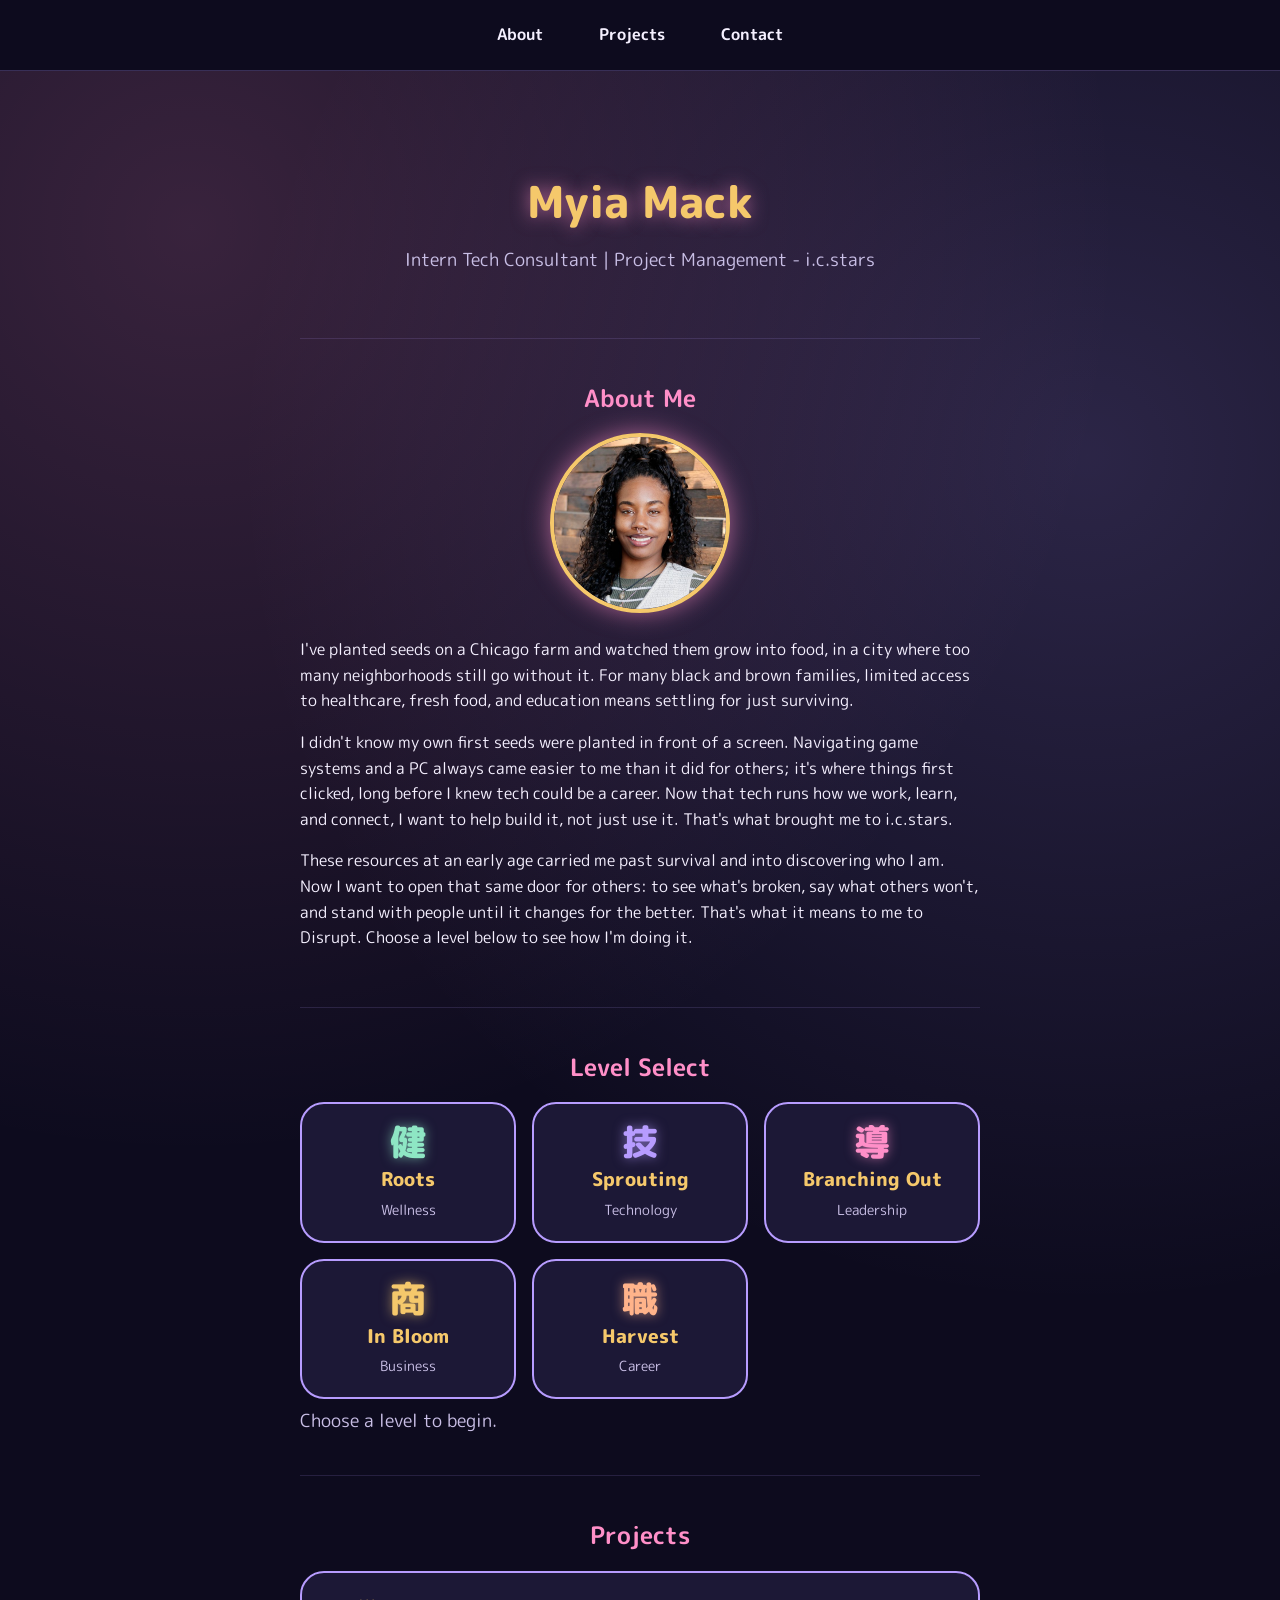
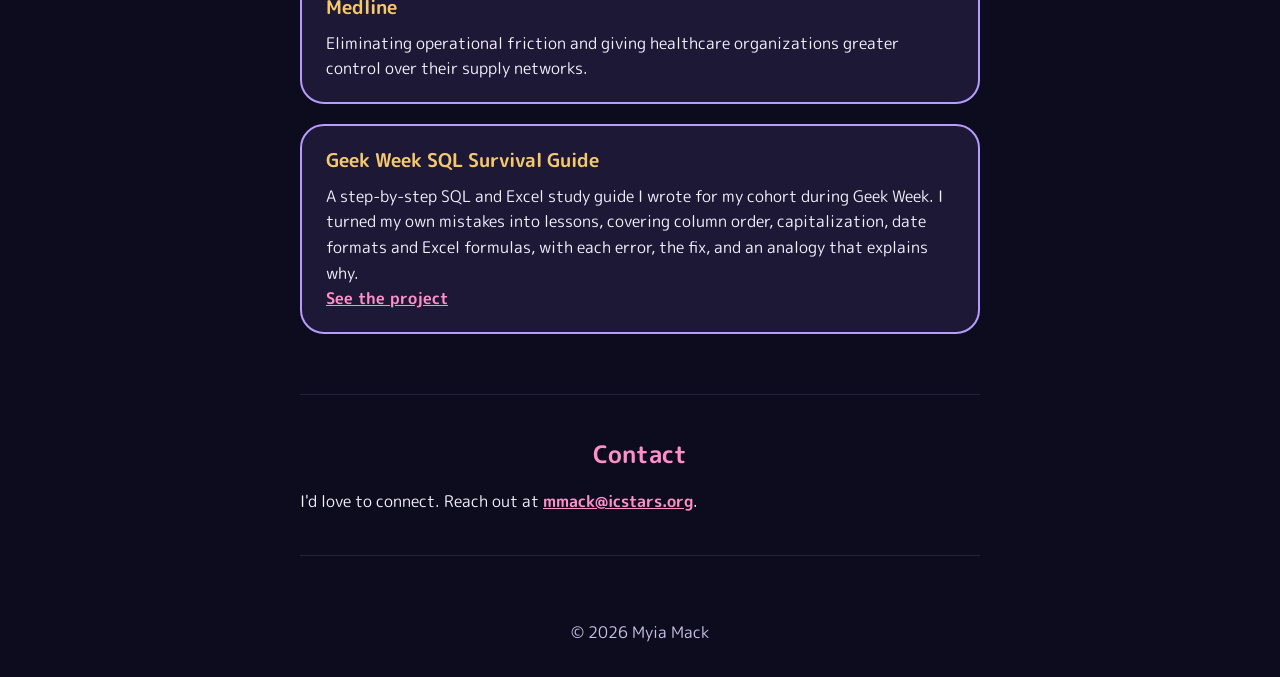
==== index.html @ 12c8b87b "Add Geek Week project page and links" ====
<!DOCTYPE html>
<html lang="en">
<head>
	<meta charset="UTF-8">
	<meta name="viewport" content="width=device-width, initial-scale=1.0">
	<title>Myia Mack | Portfolio</title>
	<link href="https://fonts.googleapis.com/css2?family=M+PLUS+Rounded+1c:wght@400;700;800&display=swap" rel="stylesheet">
	<link rel="stylesheet" href="style.css">
</head>
<body>
	<header>
		<nav aria-label="Main navigation">
			<a href="#about">About</a>
			<a href="#projects">Projects</a>
			<a href="#contact">Contact</a>
		</nav>
	</header>

	<main>
		<section id="hero">
			<h1>Myia Mack</h1>
			<p class="tagline">Intern Tech Consultant | Project Management - i.c.stars</p>
		</section>

		<section id="about">
			<h2>About Me</h2>
			<img src="images/profile-pic.jpg" alt="Photo of Myia Mack" class="profile-pic">
			<p>I've planted seeds on a Chicago farm and watched them grow into food, in a city where too many neighborhoods still go without it. For many black and brown families, limited access to healthcare, fresh food, and education means settling for just surviving.</p>
			<p>I didn't know my own first seeds were planted in front of a screen. Navigating game systems and a PC always came easier to me than it did for others; it's where things first clicked, long before I knew tech could be a career. Now that tech runs how we work, learn, and connect, I want to help build it, not just use it. That's what brought me to i.c.stars.</p>
			<p>These resources at an early age carried me past survival and into discovering who I am. Now I want to open that same door for others: to see what's broken, say what others won't, and stand with people until it changes for the better. That's what it means to me to Disrupt. Choose a level below to see how I'm doing it.</p>
		</section>

		<section id="levels">
			<h2>Level Select</h2>
			<div class="level-grid">
				<a href="wellness.html" class="level-tile roots" data-info="Wellness: what keeps me grounded">
					<span class="tile-icon" aria-hidden="true">健</span>
					<span class="tile-title">Roots</span>
					<span class="tile-sub">Wellness</span>
				</a>
				<a href="technology.html" class="level-tile sprouting" data-info="Technology: from player to builder">
					<span class="tile-icon" aria-hidden="true">技</span>
					<span class="tile-title">Sprouting</span>
					<span class="tile-sub">Technology</span>
				</a>
				<a href="leadership.html" class="level-tile branching" data-info="Leadership: guiding others to grow">
					<span class="tile-icon" aria-hidden="true">導</span>
					<span class="tile-title">Branching Out</span>
					<span class="tile-sub">Leadership</span>
				</a>
				<a href="business.html" class="level-tile bloom" data-info="Business: turning problems into solutions">
					<span class="tile-icon" aria-hidden="true">商</span>
					<span class="tile-title">In Bloom</span>
					<span class="tile-sub">Business</span>
				</a>
				<a href="career.html" class="level-tile harvest" data-info="Career: where it all comes together">
					<span class="tile-icon" aria-hidden="true">職</span>
					<span class="tile-title">Harvest</span>
					<span class="tile-sub">Career</span>
				</a>
			</div>
			<p id="level-info" class="tagline">Choose a level to begin.</p>
		</section>

		<section id="projects">
			<h2>Projects</h2>
			<article class="project">
				<h3>Medline</h3>
				<p>Eliminating operational friction and giving healthcare organizations greater control over their supply networks.  </p>
			</article>
			<article class="project">
				<h3>Geek Week SQL Survival Guide</h3>
				<p>A step-by-step SQL and Excel study guide I wrote for my cohort during Geek Week. I turned my own mistakes into lessons, covering column order, capitalization, date formats and Excel formulas, with each error, the fix, and an analogy that explains why.</p>
				<p><a href="geek-week.html">See the project</a></p> 
			</article>
		</section>

		<section id="contact">
			<h2>Contact</h2>
			<p>I'd love to connect. Reach out at <a href="mailto:mmack@icstars.org">mmack@icstars.org</a>.</p>
		</section>
	</main>

	<footer>
		<p>&copy; 2026 Myia Mack</p>
	</footer>
	<script src="script.js"></script>
</body>
</html>
---- style.css ----
:root {
	--bg: #0d0b1e;
	--card: #1c1836;
	--ink: #f5f0ff;
	--accent: #ff8fc8;
	--gold: #f5c86b;
	--purple: #b79cff;
	--muted: #c9bfe6;
	--glow: rgba(255, 143, 200, 0.6);
}
.roots     { --accent: #8ee6c4; --glow: rgba(142, 230, 196, 0.6); }
.sprouting { --accent: #b79cff; --glow: rgba(183, 156, 255, 0.6); }
.branching { --accent: #ff8fc8; --glow: rgba(255, 143, 200, 0.6); }
.bloom     { --accent: #f5c86b; --glow: rgba(245, 200, 107, 0.6); }
.harvest   { --accent: #ffb38a; --glow: rgba(255, 179, 138, 0.6); }


* {
	box-sizing: border-box;
	margin: 0;
	padding: 0;
}

body {
	font-family: 'M PLUS Rounded 1c', system-ui, sans-serif;
	color: var(--ink);
	line-height: 1.6;
	background:
		radial-gradient(circle at 15% 10%, rgba(255, 143, 200, 0.18), transparent 40%),
		radial-gradient(circle at 85% 20%, rgba(183, 156, 255, 0.18), transparent 40%),
		var(--bg);
	min-height: 100vh;
}

header {
	position: sticky;
	top: 0;
	z-index: 10;
	background: var(--bg);
	border-bottom: 1px solid rgba(183, 156, 255, 0.25);
}

nav {
	display: flex;
	gap: 1.5rem;
	justify-content: center;
	padding: 1rem;
}

nav a {
	text-decoration: none;
	color: var(--ink);
	font-weight: 700;
	padding: 0.4rem 1rem;
	border-radius: 999px;
	transition: background 0.2s, color 0.2s;
}

nav a:hover {
	background: var(--accent);
	color: var(--bg);
}

main {
	max-width: 720px;
	margin: 0 auto;
	padding: 2rem 1.25rem;
}
main a {
	color: var(--accent);
	font-weight: 700;
}

section {
	padding: 2.5rem 0;
	border-bottom: 1px solid rgba(183, 156, 255, 0.15);
}

#hero {
	text-align: center;
	padding: 4rem 0;
}

h1 {
	font-size: 2.75rem;
	font-weight: 800;
	color: var(--gold);
	text-shadow: 0 0 18px rgba(255, 143, 200, 0.6);
}

.tagline {
	color: var(--muted);
	font-size: 1.1rem;
	margin-top: 0.5rem;
}

h2 {
	margin-bottom: 1rem;
	color: var(--accent);
	text-align: center;
}

.project {
	background: var(--card);
	padding: 1.25rem 1.5rem;
	border: 2px solid var(--purple);
	border-radius: 24px;
	margin-bottom: 1.25rem;
	transition: transform 0.2s, box-shadow 0.2s, border-color 0.2s;
}

.project:hover {
	transform: translateY(-4px);
	box-shadow: 0 0 20px rgba(255, 143, 200, 0.45);
	border-color: var(--accent);
}

.project h3 {
	color: var(--gold);
	margin-bottom: 0.5rem;
}

.profile-pic {
	display: block;
	width: 180px;
	height: 180px;
	object-fit: cover;
	border-radius: 50%;
	border: 4px solid var(--gold);
	box-shadow: 0 0 24px rgba(255, 143, 200, 0.6);
	margin: 0 auto 1.5rem;
}

#about p {
	margin-bottom: 1rem;
}

.level-grid {
	display: grid;
	grid-template-columns: repeat(auto-fit, minmax(160px, 1fr));
	gap: 1rem;
}

.level-tile {
	display: flex;
	align-items: center;
	justify-content: center;
	min-height: 140px;
	background: var(--card);
	border: 2px solid var(--purple);
	border-radius: 24px;
	color: var(--gold);
	font-size: 1.2rem;
	font-weight: 800;
	text-decoration: none;
	transition: transform 0.2s, box-shadow 0.2s, border-color 0.2s;
	flex-direction: column;
	gap: 0.25rem;
	padding: 1.25rem;
	text-align: center;
}

.level-tile:hover,
.level-tile:focus-visible {
	transform: translateY(-4px) scale(1.03);
	box-shadow: 0 0 20px var(--glow);
	border-color: var(--accent);
}

.tile-icon {
	font-size: 2.25rem;
	line-height: 1;
	color: var(--accent);
	text-shadow: 0 0 12px var(--glow);
}

.tile-sub {
	font-size: 0.85rem;
	font-weight: 400;
	color: var(--muted);
}

footer {
	text-align: center;
	padding: 2rem;
	color: var(--muted);
}
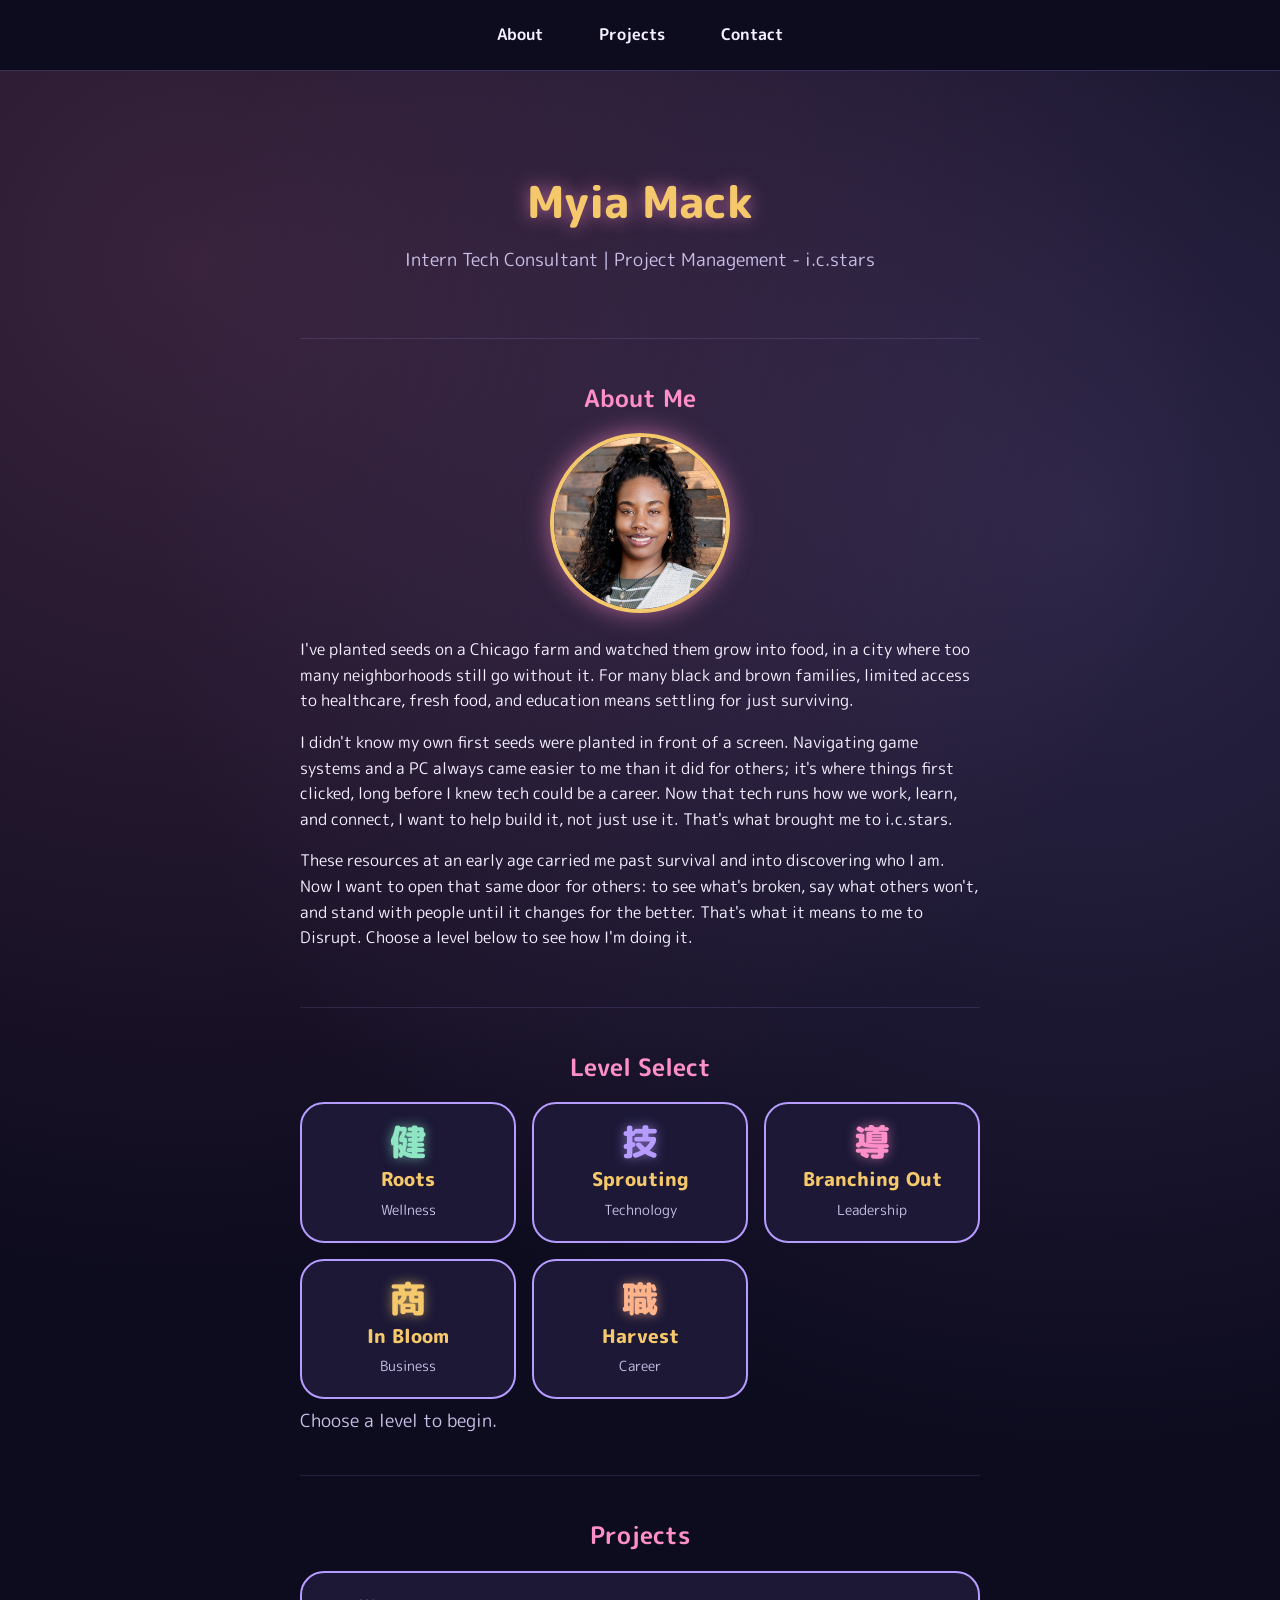
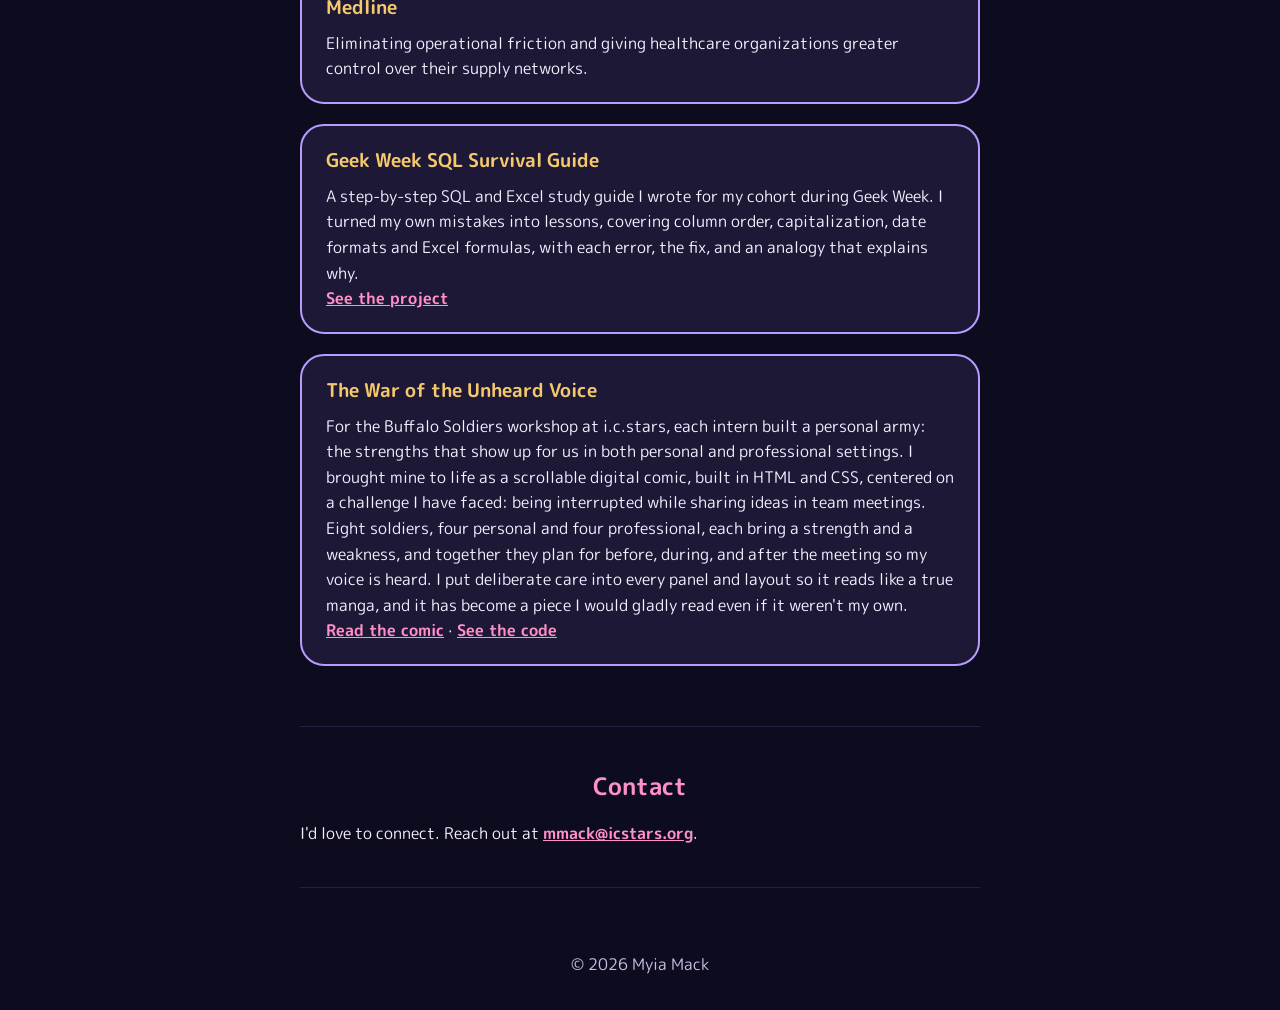
==== commit 6ba22896: "Add Unheard Voice comic to Projects" ====
--- a/index.html
+++ b/index.html
@@ -73,6 +73,11 @@
 				<p>A step-by-step SQL and Excel study guide I wrote for my cohort during Geek Week. I turned my own mistakes into lessons, covering column order, capitalization, date formats and Excel formulas, with each error, the fix, and an analogy that explains why.</p>
 				<p><a href="geek-week.html">See the project</a></p> 
 			</article>
+			<article class="project">
+				<h3>The War of the Unheard Voice</h3>
+				<p>For the Buffalo Soldiers workshop at i.c.stars, each intern built a personal army: the strengths that show up for us in both personal and professional settings. I brought mine to life as a scrollable digital comic, built in HTML and CSS, centered on a challenge I have faced: being interrupted while sharing ideas in team meetings. Eight soldiers, four personal and four professional, each bring a strength and a weakness, and together they plan for before, during, and after the meeting so my voice is heard. I put deliberate care into every panel and layout so it reads like a true manga, and it has become a piece I would gladly read even if it weren't my own.</p>
+				<p><a href="https://myiamack.github.io/unheard-voice-comic/">Read the comic</a> &middot; <a href="https://github.com/myiamack/unheard-voice-comic">See the code</a></p>
+			</article>
 		</section>
 
 		<section id="contact">
--- a/style.css
+++ b/style.css
@@ -185,3 +185,10 @@
 	padding: 2rem;
 	color: var(--muted);
 }
+
+code {
+	background: rgba(183, 156, 255, 0.15);
+	color: var(--gold);
+	padding: 0.1rem 0.4rem;
+	border-radius: 6px;
+}
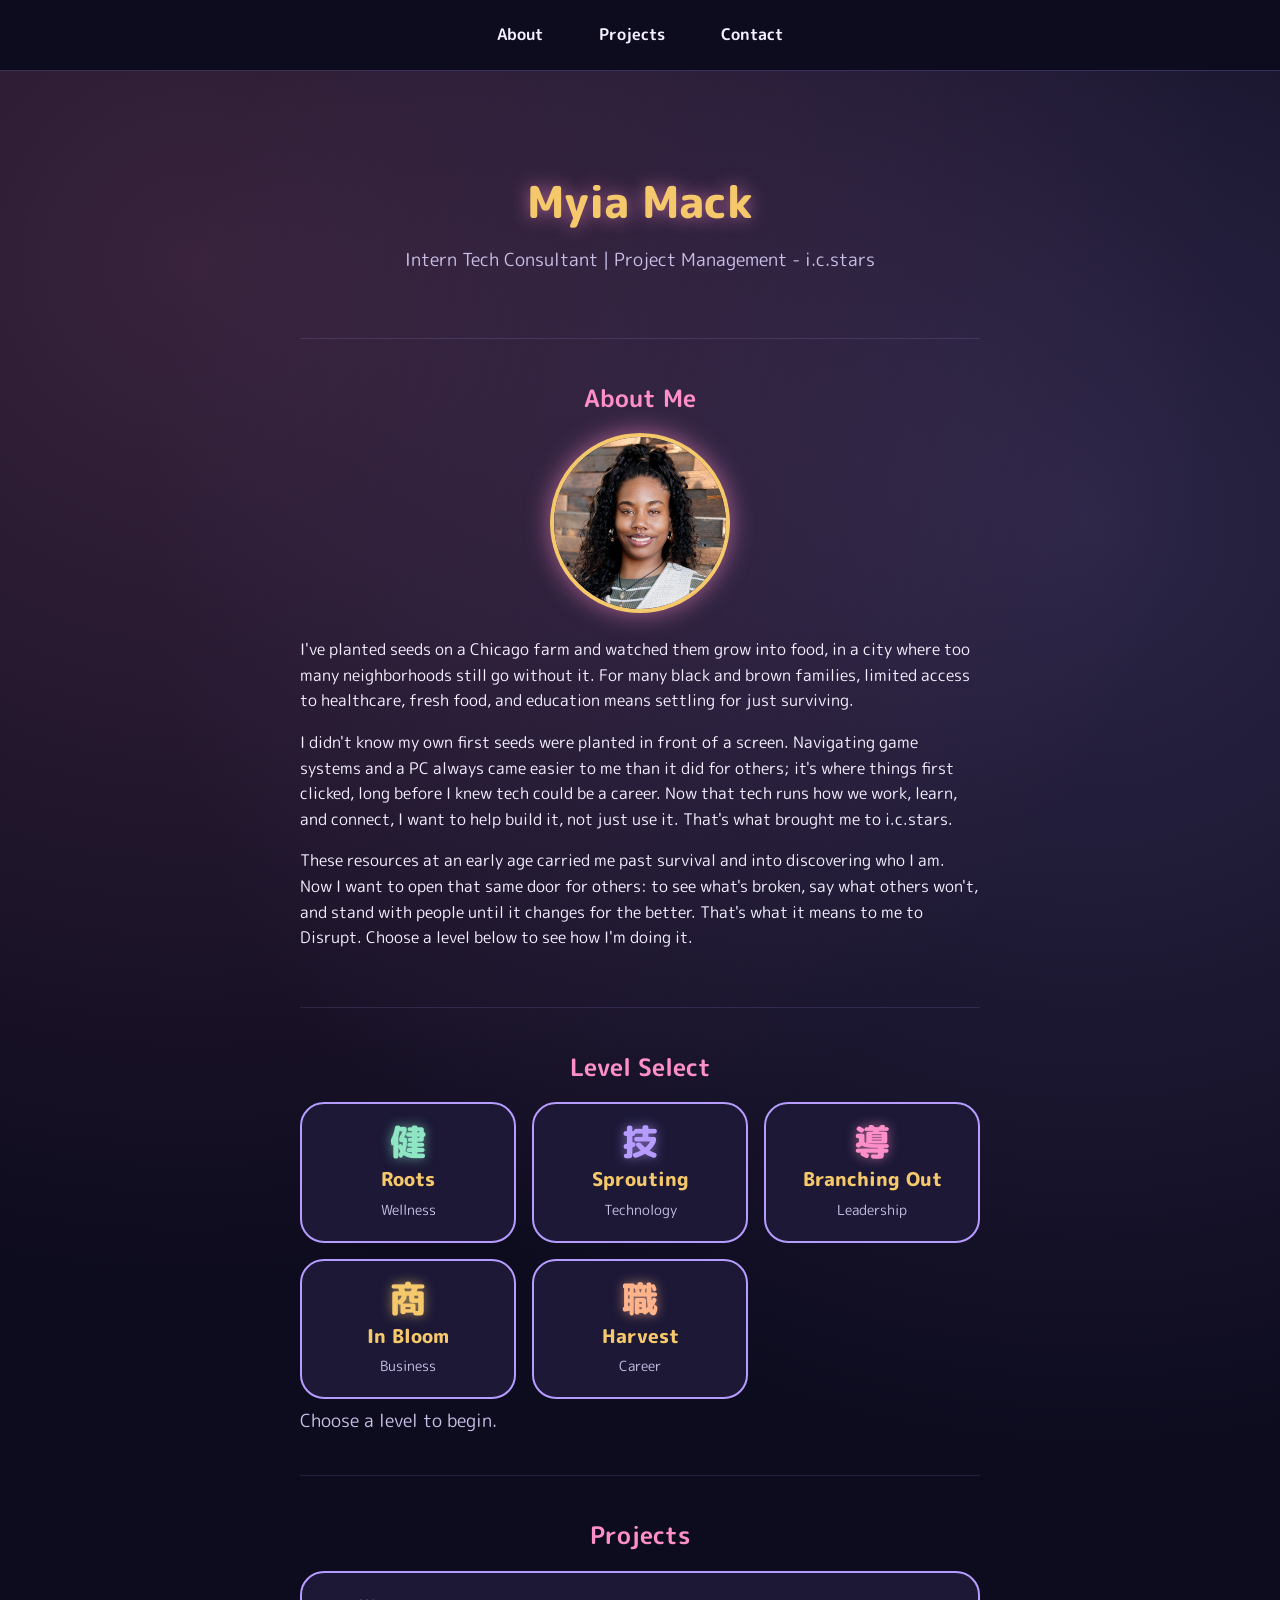
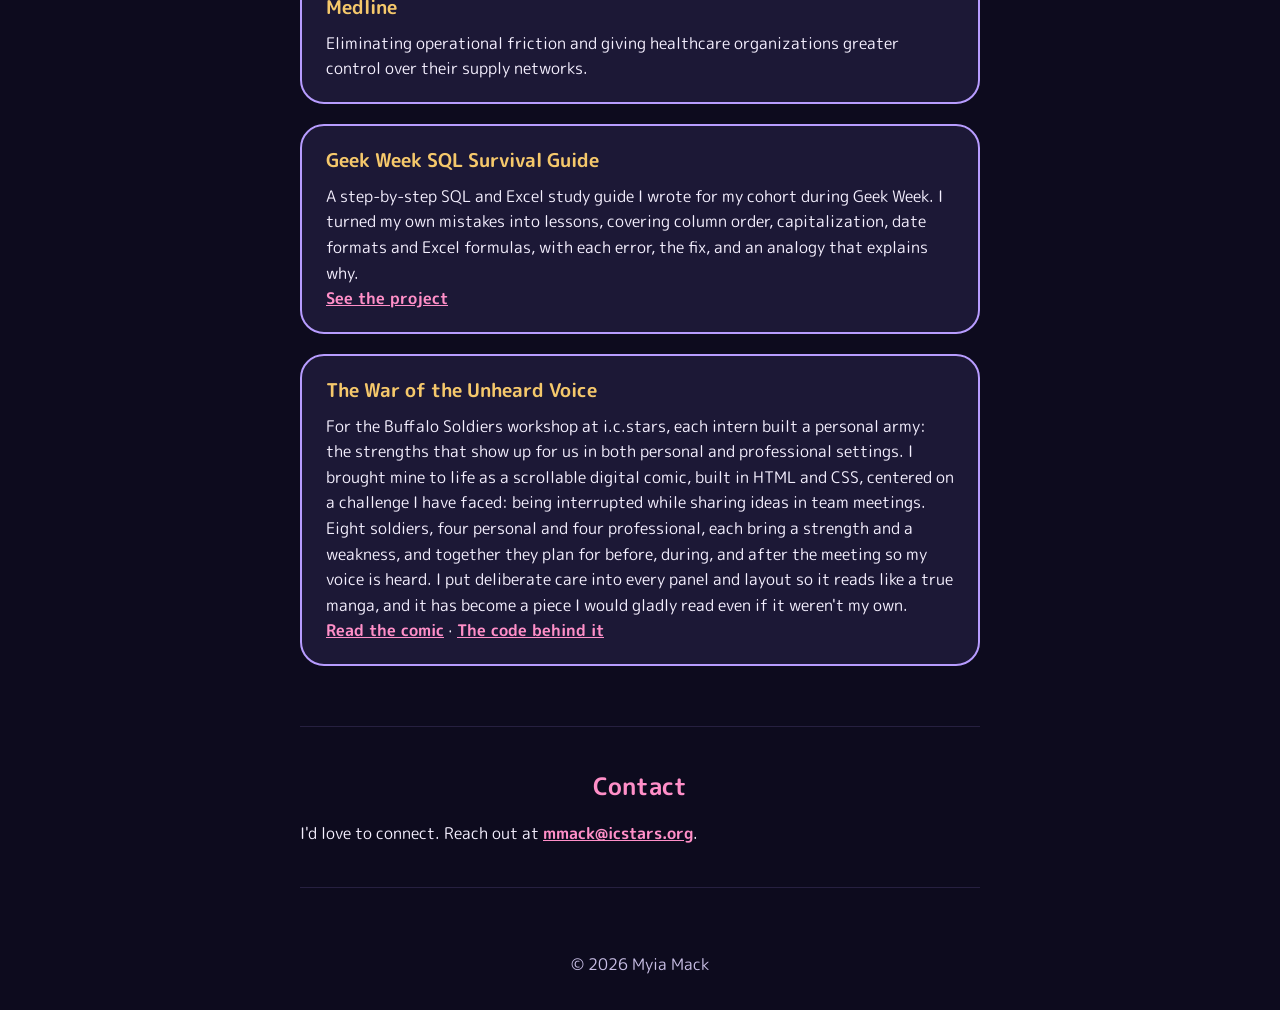
==== commit 764ba2a5: "Rename code links to The code behind it" ====
--- a/index.html
+++ b/index.html
@@ -76,7 +76,7 @@
 			<article class="project">
 				<h3>The War of the Unheard Voice</h3>
 				<p>For the Buffalo Soldiers workshop at i.c.stars, each intern built a personal army: the strengths that show up for us in both personal and professional settings. I brought mine to life as a scrollable digital comic, built in HTML and CSS, centered on a challenge I have faced: being interrupted while sharing ideas in team meetings. Eight soldiers, four personal and four professional, each bring a strength and a weakness, and together they plan for before, during, and after the meeting so my voice is heard. I put deliberate care into every panel and layout so it reads like a true manga, and it has become a piece I would gladly read even if it weren't my own.</p>
-				<p><a href="https://myiamack.github.io/unheard-voice-comic/">Read the comic</a> &middot; <a href="https://github.com/myiamack/unheard-voice-comic">See the code</a></p>
+				<p><a href="https://myiamack.github.io/unheard-voice-comic/">Read the comic</a> &middot; <a href="https://github.com/myiamack/unheard-voice-comic">The code behind it</a></p>
 			</article>
 		</section>
 
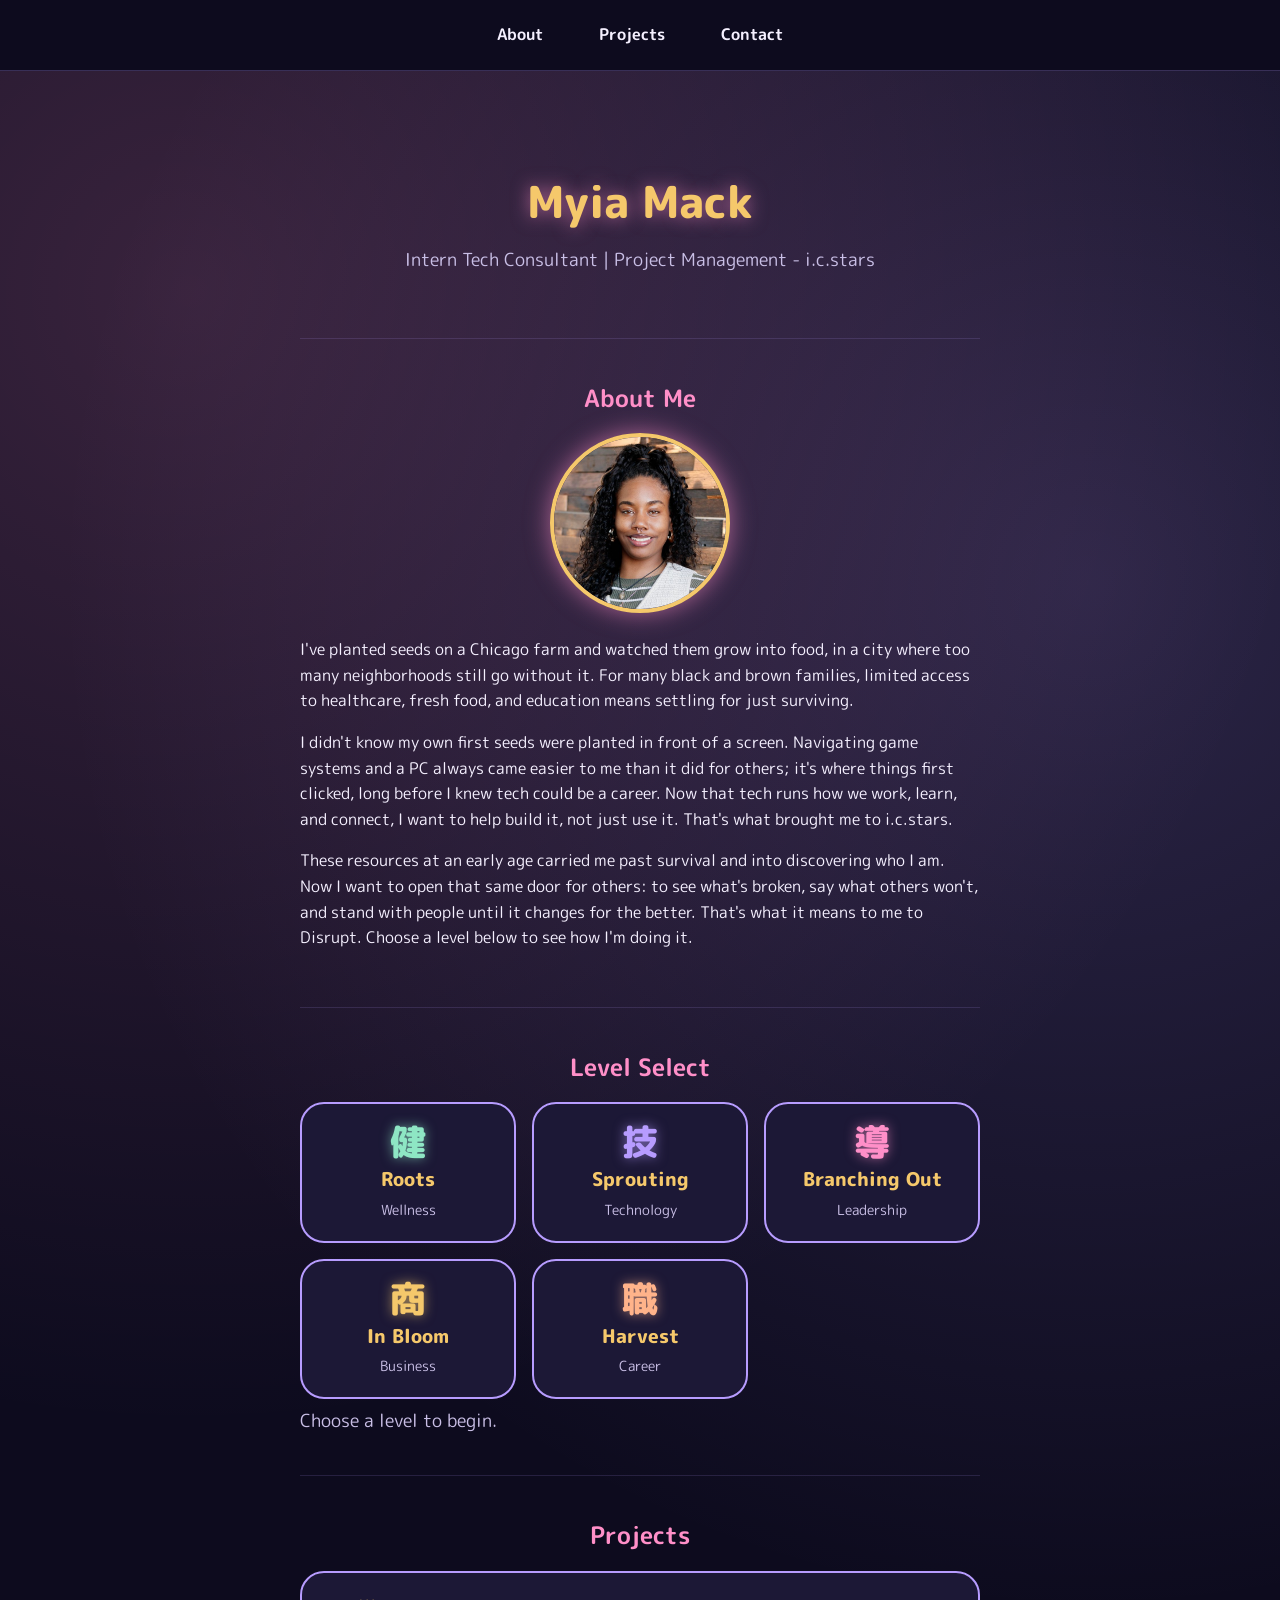
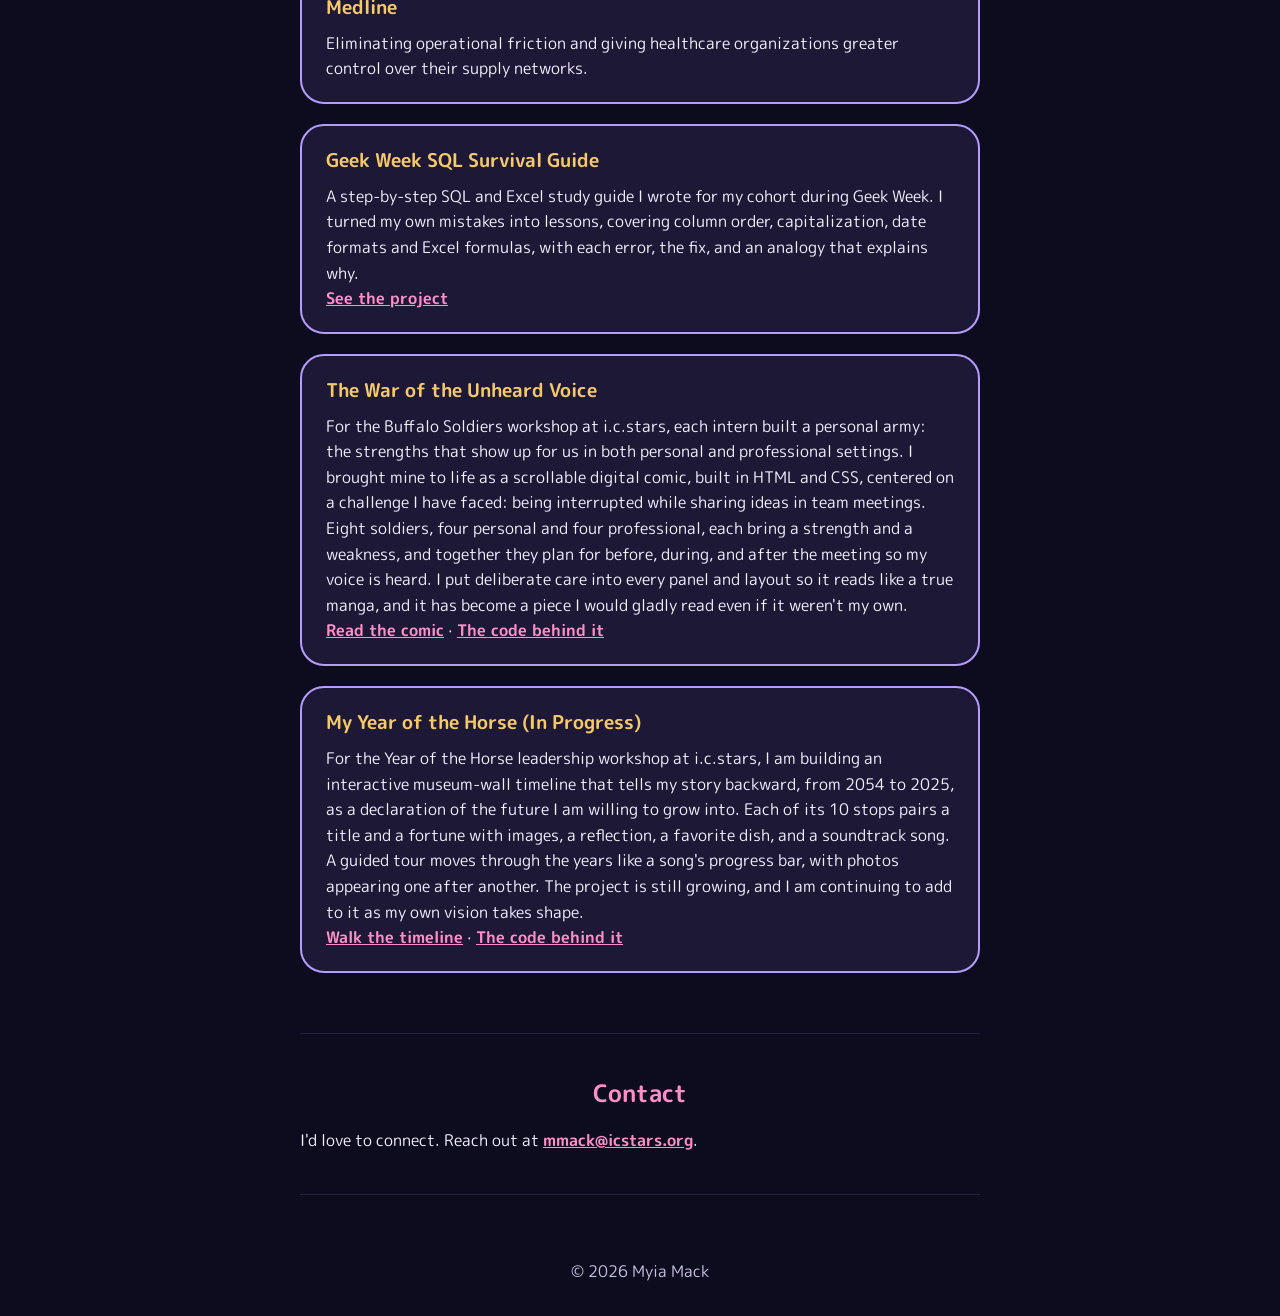
==== commit 3f7c75d5: "Add Year of the Horse project card" ====
--- a/index.html
+++ b/index.html
@@ -78,6 +78,11 @@
 				<p>For the Buffalo Soldiers workshop at i.c.stars, each intern built a personal army: the strengths that show up for us in both personal and professional settings. I brought mine to life as a scrollable digital comic, built in HTML and CSS, centered on a challenge I have faced: being interrupted while sharing ideas in team meetings. Eight soldiers, four personal and four professional, each bring a strength and a weakness, and together they plan for before, during, and after the meeting so my voice is heard. I put deliberate care into every panel and layout so it reads like a true manga, and it has become a piece I would gladly read even if it weren't my own.</p>
 				<p><a href="https://myiamack.github.io/unheard-voice-comic/">Read the comic</a> &middot; <a href="https://github.com/myiamack/unheard-voice-comic">The code behind it</a></p>
 			</article>
+			<article class="project">
+				<h3>My Year of the Horse (In Progress)</h3>
+				<p>For the Year of the Horse leadership workshop at i.c.stars, I am building an interactive museum-wall timeline that tells my story backward, from 2054 to 2025, as a declaration of the future I am willing to grow into. Each of its 10 stops pairs a title and a fortune with images, a reflection, a favorite dish, and a soundtrack song. A guided tour moves through the years like a song's progress bar, with photos appearing one after another. The project is still growing, and I am continuing to add to it as my own vision takes shape.</p>
+				<p><a href="https://myiamack.github.io/year_of_the_horse/">Walk the timeline</a> &middot; <a href="https://github.com/myiamack/year_of_the_horse">The code behind it</a></p>
+			</article>
 		</section>
 
 		<section id="contact">
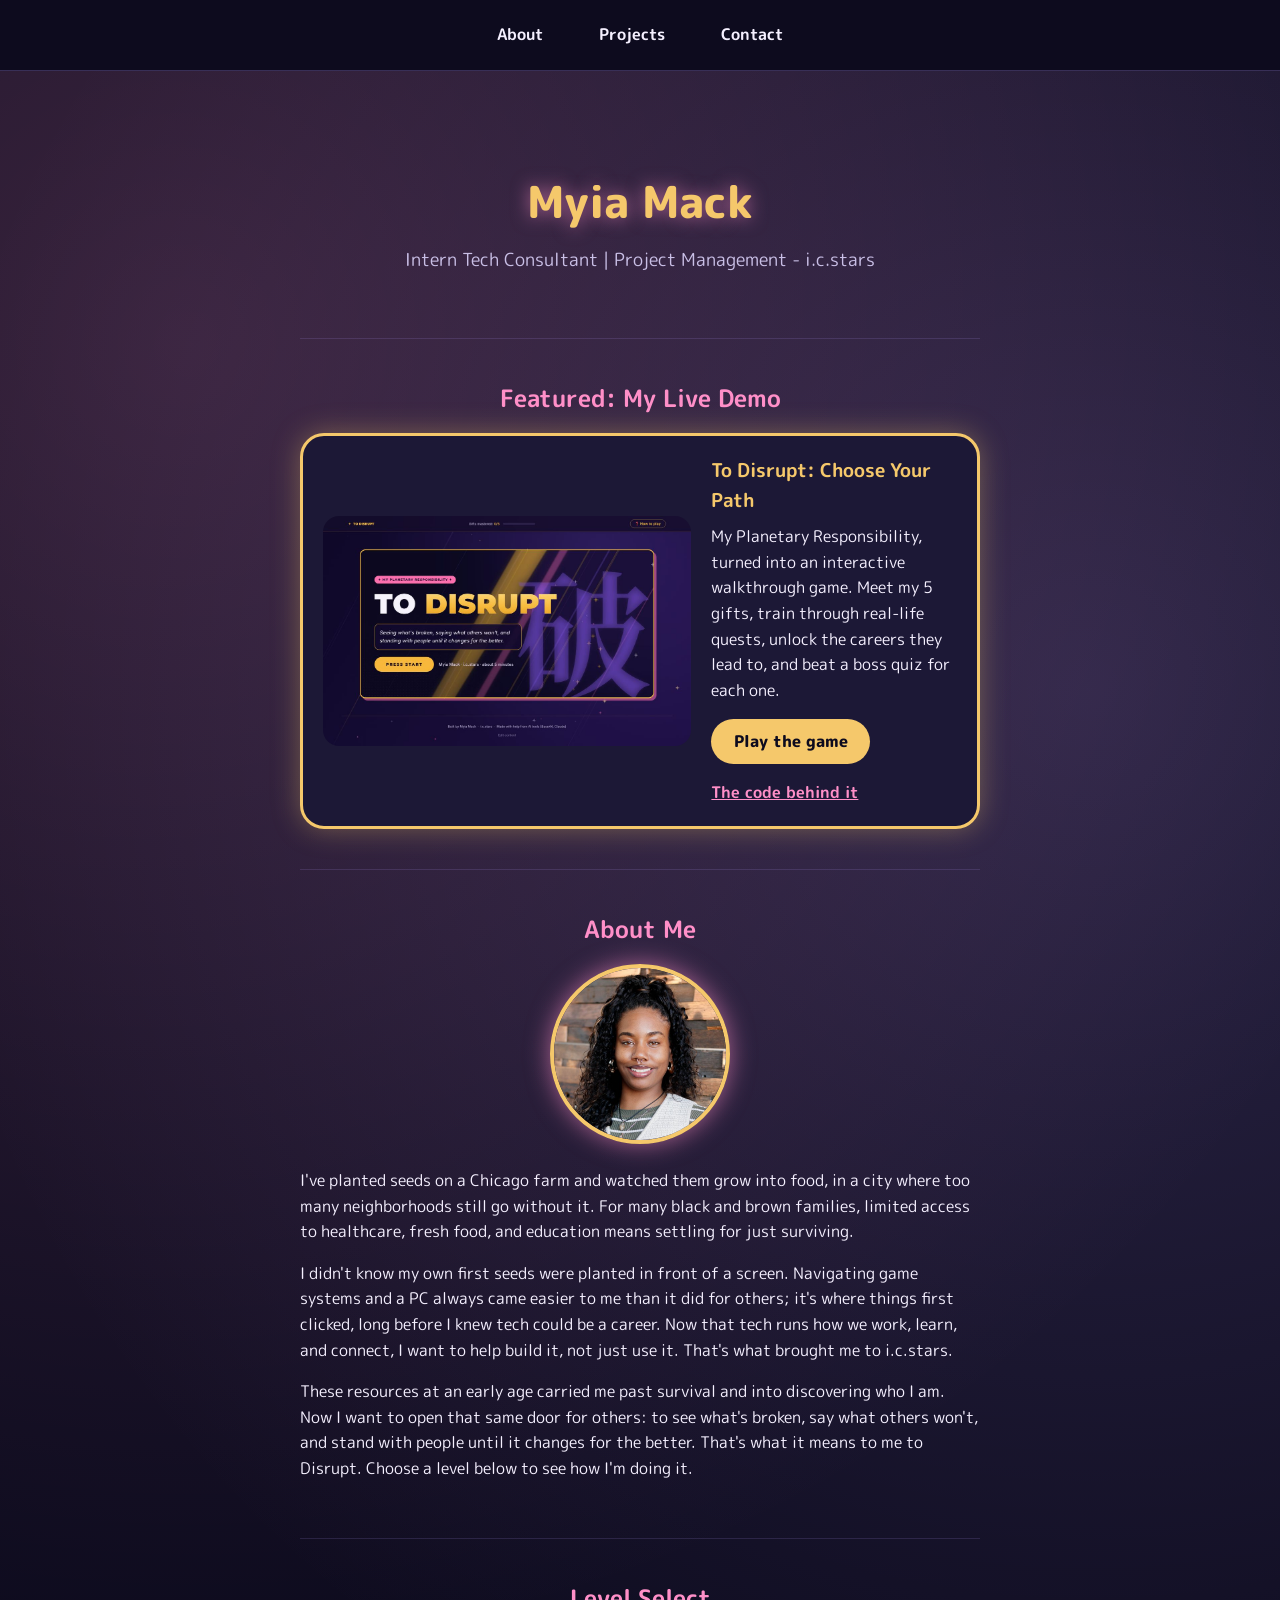
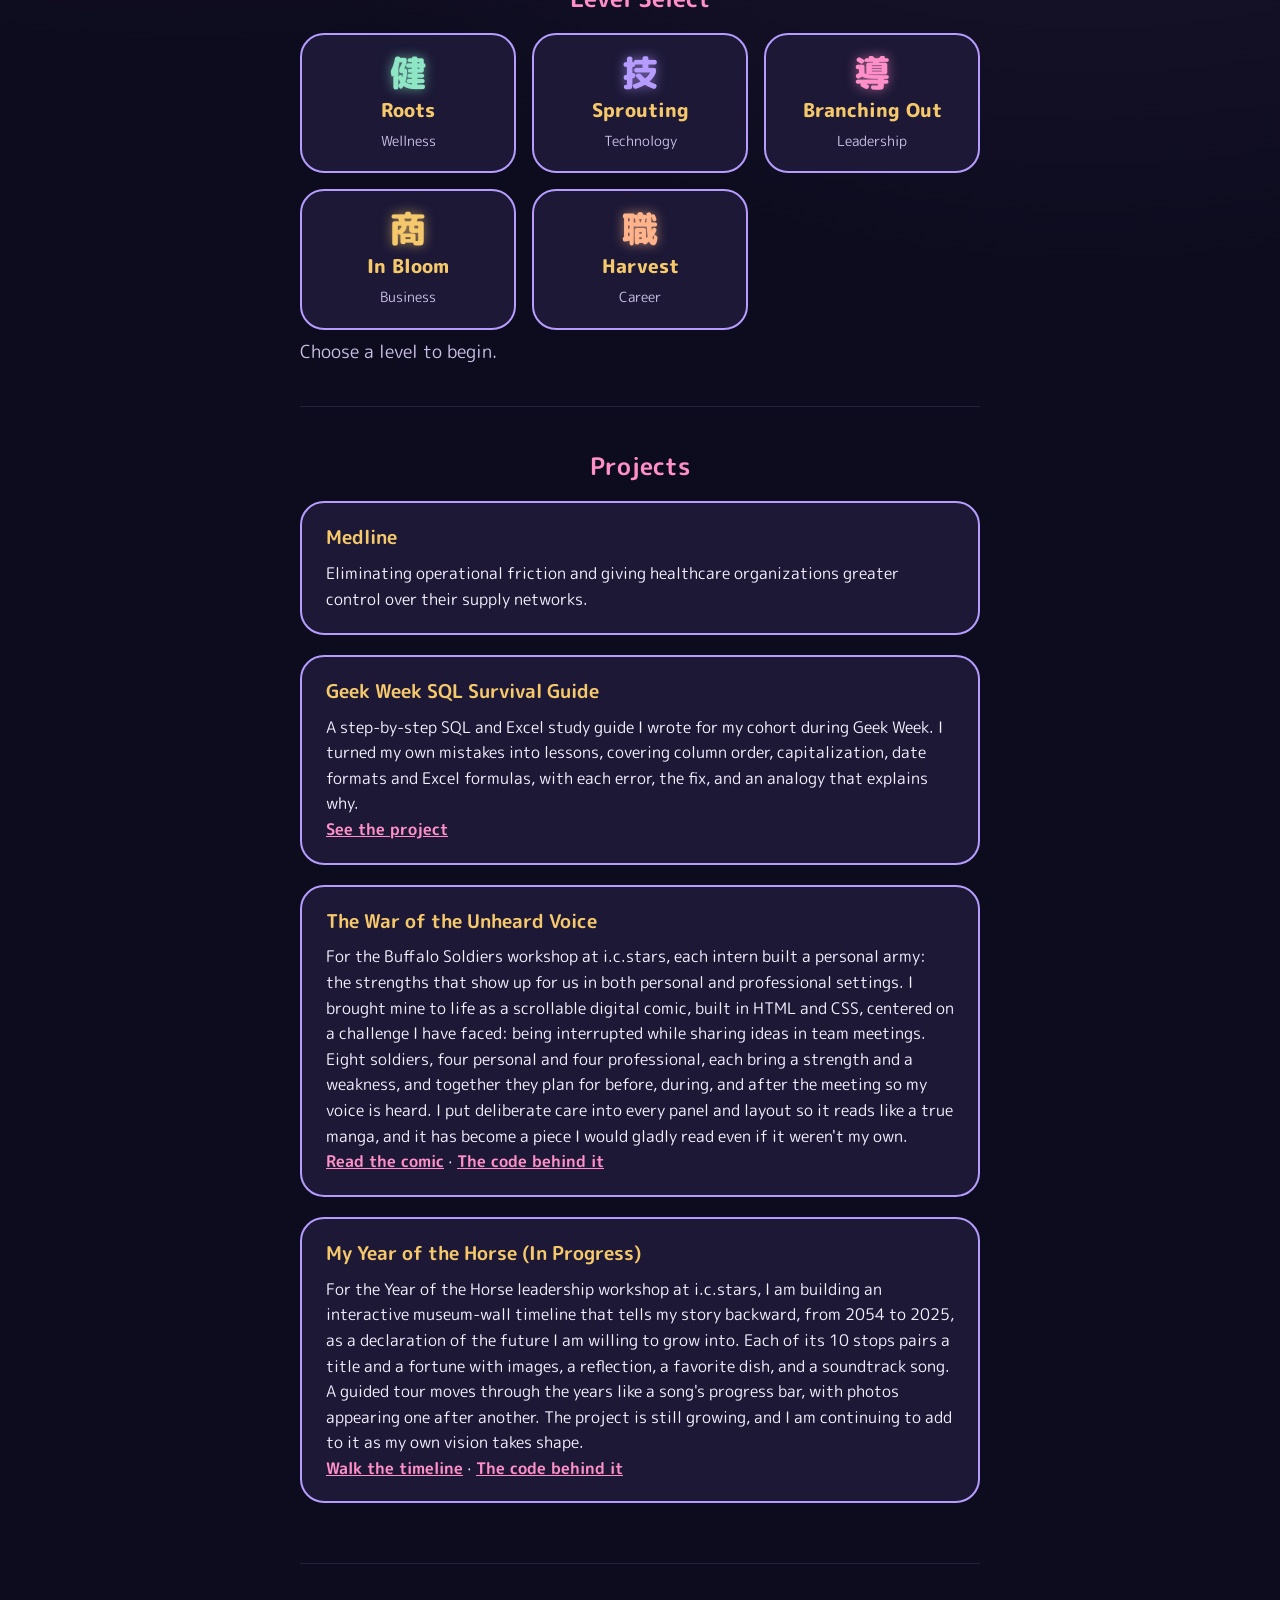
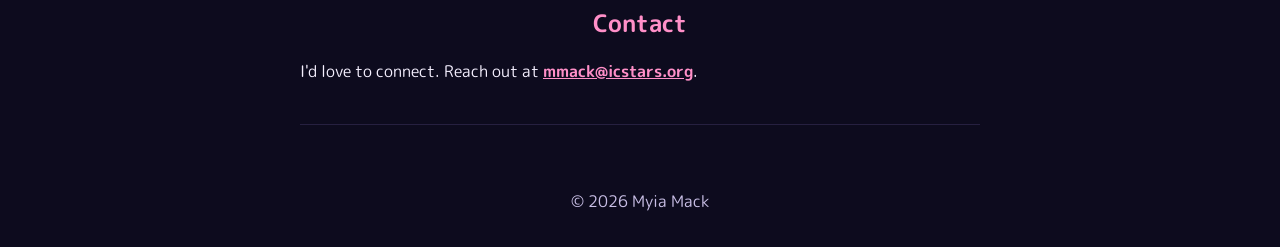
==== commit d6cb0ad3: "Add Featured live demo section to homepage" ====
--- a/index.html
+++ b/index.html
@@ -20,6 +20,23 @@
 		<section id="hero">
 			<h1>Myia Mack</h1>
 			<p class="tagline">Intern Tech Consultant | Project Management - i.c.stars</p>
+		</section>
+
+		<section id="featured">
+			<h2>Featured: My Live Demo</h2>
+			<article class="featured-card">
+				<a href="https://myiamack.github.io/to_disrupt_demo/" class="featured-img">
+					<img src="images/to-disrupt-title.jpg" alt="Title screen of To Disrupt, with a Press Start button">
+				</a>
+				<div class="featured-text">
+					<h3>To Disrupt: Choose Your Path</h3>
+					<p>My Planetary Responsibility, turned into an interactive walkthrough game. Meet my 5 gifts, train through real-life quests, unlock the careers they lead to, and beat a boss quiz for each one.</p>
+					<p class="featured-buttons">
+						<a href="https://myiamack.github.io/to_disrupt_demo/" class="btn-play">Play the game</a>
+						<a href="https://github.com/myiamack/to_disrupt_demo">The code behind it</a>
+					</p>
+				</div>
+			</article>
 		</section>
 
 		<section id="about">
--- a/style.css
+++ b/style.css
@@ -191,4 +191,57 @@
 	color: var(--gold);
 	padding: 0.1rem 0.4rem;
 	border-radius: 6px;
-}+}
+
+/* Featured live demo */
+.featured-card {
+	display: grid;
+	grid-template-columns: 1fr;
+	gap: 1.25rem;
+	background: var(--card);
+	padding: 1.25rem;
+	border: 3px solid var(--gold);
+	border-radius: 24px;
+	box-shadow: 0 0 28px rgba(245, 200, 107, 0.35);
+}
+
+.featured-img img {
+	display: block;
+	width: 100%;
+	height: auto;
+	border-radius: 16px;
+}
+
+.featured-text h3 {
+	color: var(--gold);
+	margin-bottom: 0.5rem;
+}
+
+.featured-buttons {
+	display: flex;
+	flex-wrap: wrap;
+	align-items: center;
+	gap: 1rem;
+	margin-top: 1rem;
+}
+
+.btn-play {
+	background: var(--gold);
+	color: var(--bg);
+	font-weight: 800;
+	padding: 0.6rem 1.4rem;
+	border-radius: 999px;
+	text-decoration: none;
+}
+
+.btn-play:hover,
+.btn-play:focus-visible {
+	box-shadow: 0 0 20px rgba(245, 200, 107, 0.7);
+}
+
+@media (min-width: 760px) {
+	.featured-card {
+		grid-template-columns: 3fr 2fr;
+		align-items: center;
+	}
+}
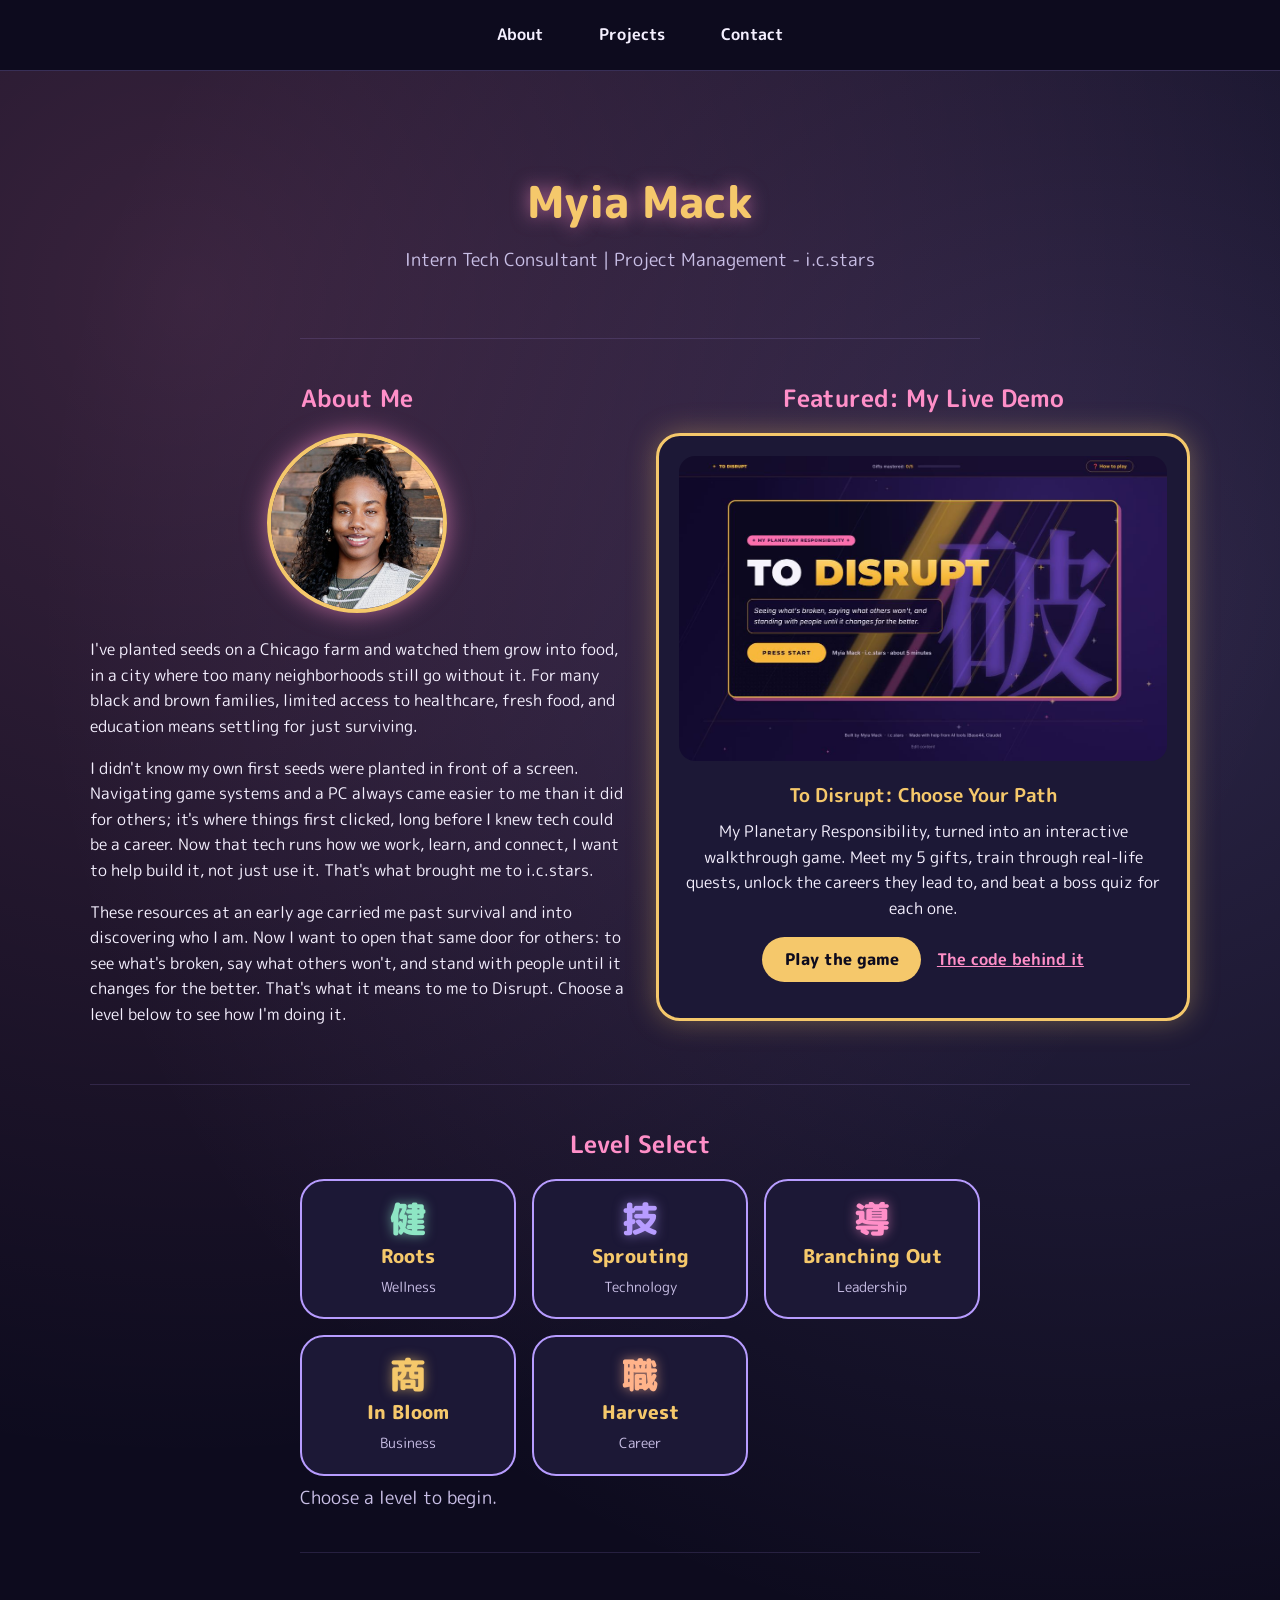
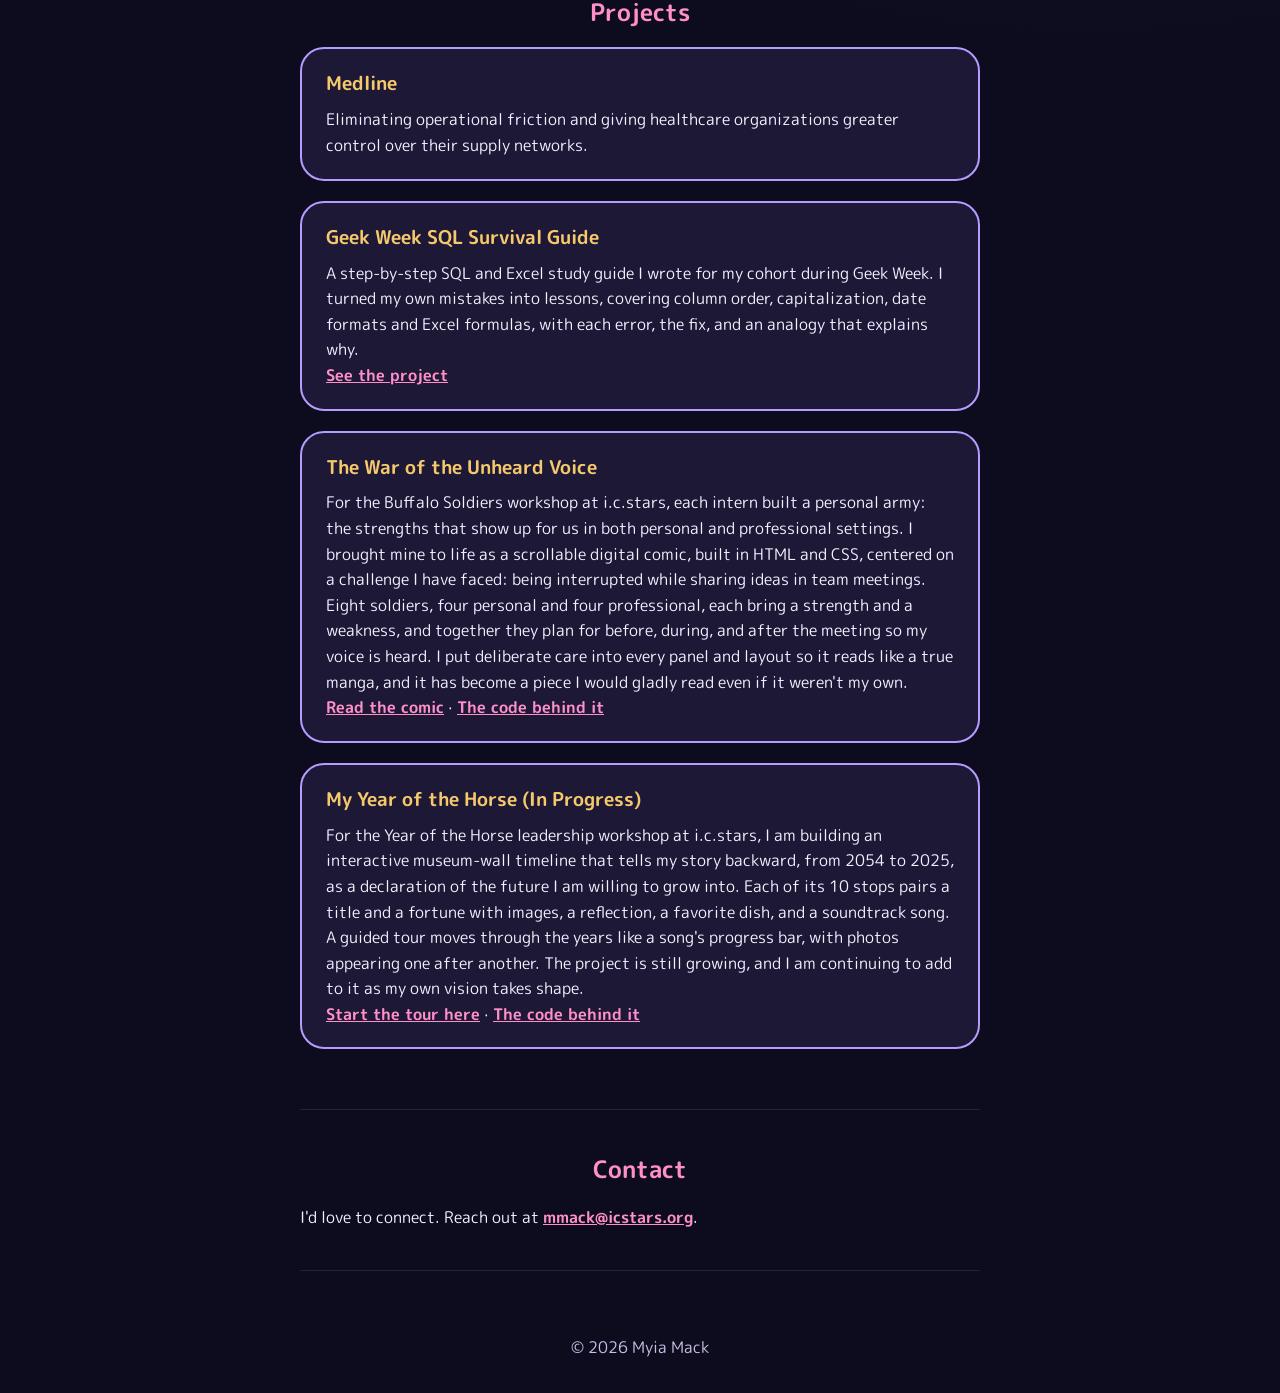
==== commit 12c46529: "Put About Me and live demo side by side" ====
--- a/index.html
+++ b/index.html
@@ -22,29 +22,31 @@
 			<p class="tagline">Intern Tech Consultant | Project Management - i.c.stars</p>
 		</section>
 
-		<section id="featured">
-			<h2>Featured: My Live Demo</h2>
-			<article class="featured-card">
-				<a href="https://myiamack.github.io/to_disrupt_demo/" class="featured-img">
-					<img src="images/to-disrupt-title.jpg" alt="Title screen of To Disrupt, with a Press Start button">
-				</a>
-				<div class="featured-text">
-					<h3>To Disrupt: Choose Your Path</h3>
-					<p>My Planetary Responsibility, turned into an interactive walkthrough game. Meet my 5 gifts, train through real-life quests, unlock the careers they lead to, and beat a boss quiz for each one.</p>
-					<p class="featured-buttons">
-						<a href="https://myiamack.github.io/to_disrupt_demo/" class="btn-play">Play the game</a>
-						<a href="https://github.com/myiamack/to_disrupt_demo">The code behind it</a>
-					</p>
-				</div>
-			</article>
-		</section>
+		<section id="about" class="split">
+			<div class="about-col">
+				<h2>About Me</h2>
+				<img src="images/profile-pic.jpg" alt="Photo of Myia Mack" class="profile-pic">
+				<p>I've planted seeds on a Chicago farm and watched them grow into food, in a city where too many neighborhoods still go without it. For many black and brown families, limited access to healthcare, fresh food, and education means settling for just surviving.</p>
+				<p>I didn't know my own first seeds were planted in front of a screen. Navigating game systems and a PC always came easier to me than it did for others; it's where things first clicked, long before I knew tech could be a career. Now that tech runs how we work, learn, and connect, I want to help build it, not just use it. That's what brought me to i.c.stars.</p>
+				<p>These resources at an early age carried me past survival and into discovering who I am. Now I want to open that same door for others: to see what's broken, say what others won't, and stand with people until it changes for the better. That's what it means to me to Disrupt. Choose a level below to see how I'm doing it.</p>
+			</div>
 
-		<section id="about">
-			<h2>About Me</h2>
-			<img src="images/profile-pic.jpg" alt="Photo of Myia Mack" class="profile-pic">
-			<p>I've planted seeds on a Chicago farm and watched them grow into food, in a city where too many neighborhoods still go without it. For many black and brown families, limited access to healthcare, fresh food, and education means settling for just surviving.</p>
-			<p>I didn't know my own first seeds were planted in front of a screen. Navigating game systems and a PC always came easier to me than it did for others; it's where things first clicked, long before I knew tech could be a career. Now that tech runs how we work, learn, and connect, I want to help build it, not just use it. That's what brought me to i.c.stars.</p>
-			<p>These resources at an early age carried me past survival and into discovering who I am. Now I want to open that same door for others: to see what's broken, say what others won't, and stand with people until it changes for the better. That's what it means to me to Disrupt. Choose a level below to see how I'm doing it.</p>
+			<div class="featured-col" id="featured">
+				<h2>Featured: My Live Demo</h2>
+				<article class="featured-card">
+					<a href="https://myiamack.github.io/to_disrupt_demo/" class="featured-img">
+						<img src="images/to-disrupt-title.jpg" alt="Title screen of To Disrupt, with a Press Start button">
+					</a>
+					<div class="featured-text">
+						<h3>To Disrupt: Choose Your Path</h3>
+						<p>My Planetary Responsibility, turned into an interactive walkthrough game. Meet my 5 gifts, train through real-life quests, unlock the careers they lead to, and beat a boss quiz for each one.</p>
+						<p class="featured-buttons">
+							<a href="https://myiamack.github.io/to_disrupt_demo/" class="btn-play">Play the game</a>
+							<a href="https://github.com/myiamack/to_disrupt_demo">The code behind it</a>
+						</p>
+					</div>
+				</article>
+			</div>
 		</section>
 
 		<section id="levels">
@@ -98,7 +100,7 @@
 			<article class="project">
 				<h3>My Year of the Horse (In Progress)</h3>
 				<p>For the Year of the Horse leadership workshop at i.c.stars, I am building an interactive museum-wall timeline that tells my story backward, from 2054 to 2025, as a declaration of the future I am willing to grow into. Each of its 10 stops pairs a title and a fortune with images, a reflection, a favorite dish, and a soundtrack song. A guided tour moves through the years like a song's progress bar, with photos appearing one after another. The project is still growing, and I am continuing to add to it as my own vision takes shape.</p>
-				<p><a href="https://myiamack.github.io/year_of_the_horse/">Walk the timeline</a> &middot; <a href="https://github.com/myiamack/year_of_the_horse">The code behind it</a></p>
+				<p><a href="https://myiamack.github.io/year_of_the_horse/">Start the tour here</a> &middot; <a href="https://github.com/myiamack/year_of_the_horse">The code behind it</a></p>
 			</article>
 		</section>
 
--- a/style.css
+++ b/style.css
@@ -245,3 +245,34 @@
 		align-items: center;
 	}
 }
+
+/* Featured demo: centered text */
+.featured-text {
+	text-align: center;
+}
+
+.featured-buttons {
+	justify-content: center;
+}
+
+/* About Me + Featured demo side by side (stacks on phones) */
+.split h2 {
+	text-align: center;
+}
+
+@media (min-width: 900px) {
+	.split {
+		width: min(1100px, 94vw);
+		position: relative;
+		left: 50%;
+		transform: translateX(-50%);
+		display: grid;
+		grid-template-columns: 1fr 1fr;
+		gap: 2rem;
+		align-items: start;
+	}
+
+	.split .featured-card {
+		grid-template-columns: 1fr;
+	}
+}
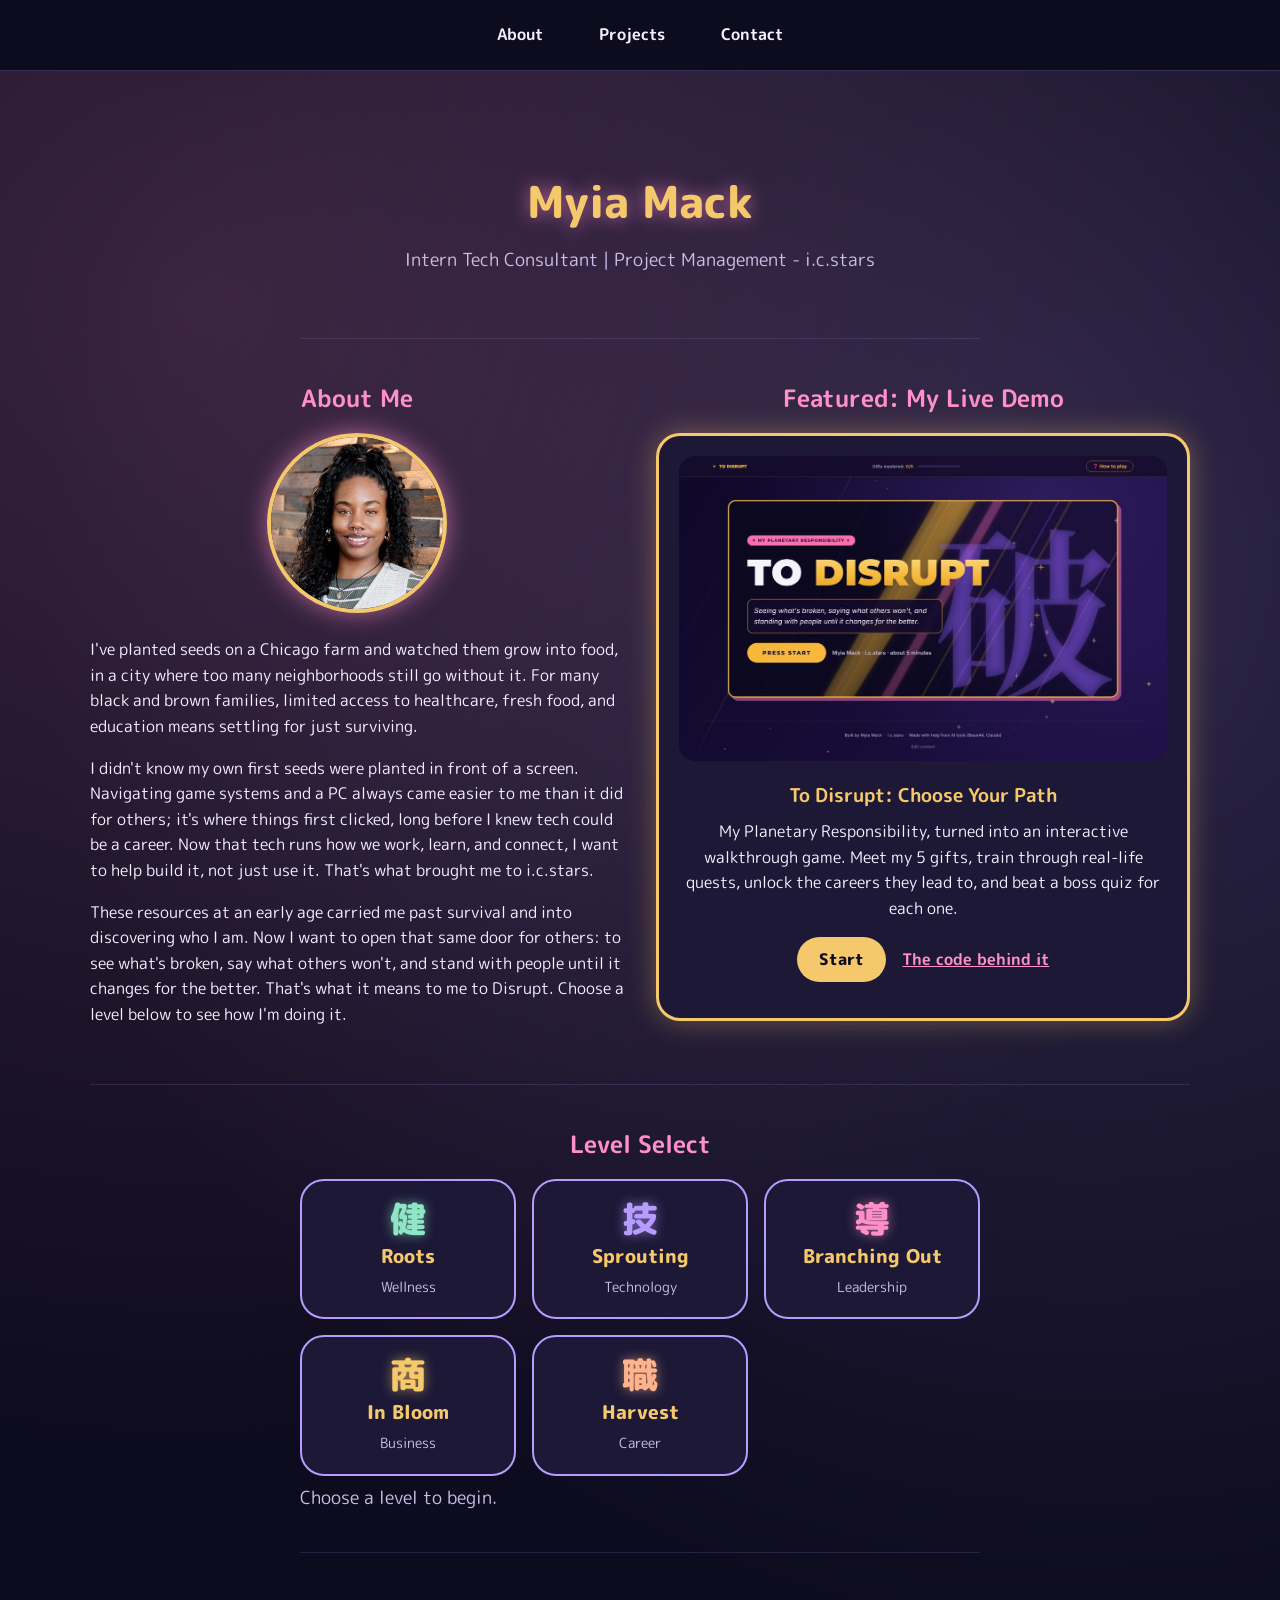
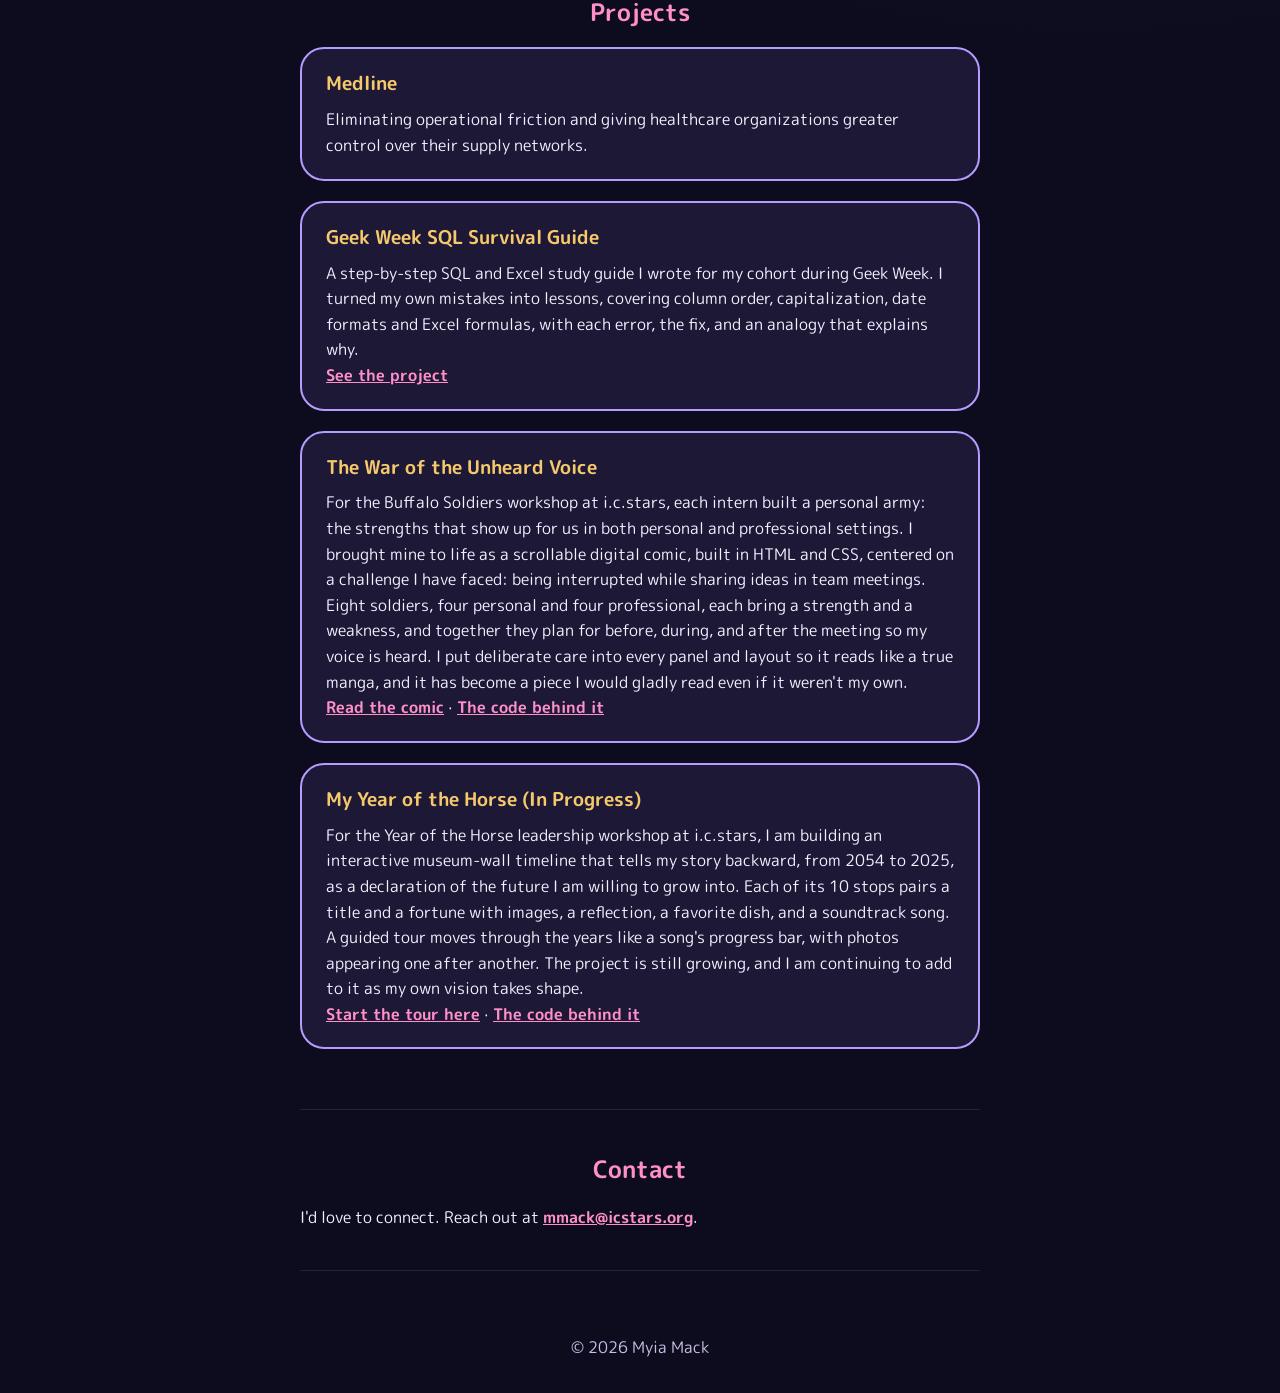
==== commit 43583b80: "Change demo button to Start" ====
--- a/index.html
+++ b/index.html
@@ -41,7 +41,7 @@
 						<h3>To Disrupt: Choose Your Path</h3>
 						<p>My Planetary Responsibility, turned into an interactive walkthrough game. Meet my 5 gifts, train through real-life quests, unlock the careers they lead to, and beat a boss quiz for each one.</p>
 						<p class="featured-buttons">
-							<a href="https://myiamack.github.io/to_disrupt_demo/" class="btn-play">Play the game</a>
+							<a href="https://myiamack.github.io/to_disrupt_demo/" class="btn-play">Start</a>
 							<a href="https://github.com/myiamack/to_disrupt_demo">The code behind it</a>
 						</p>
 					</div>
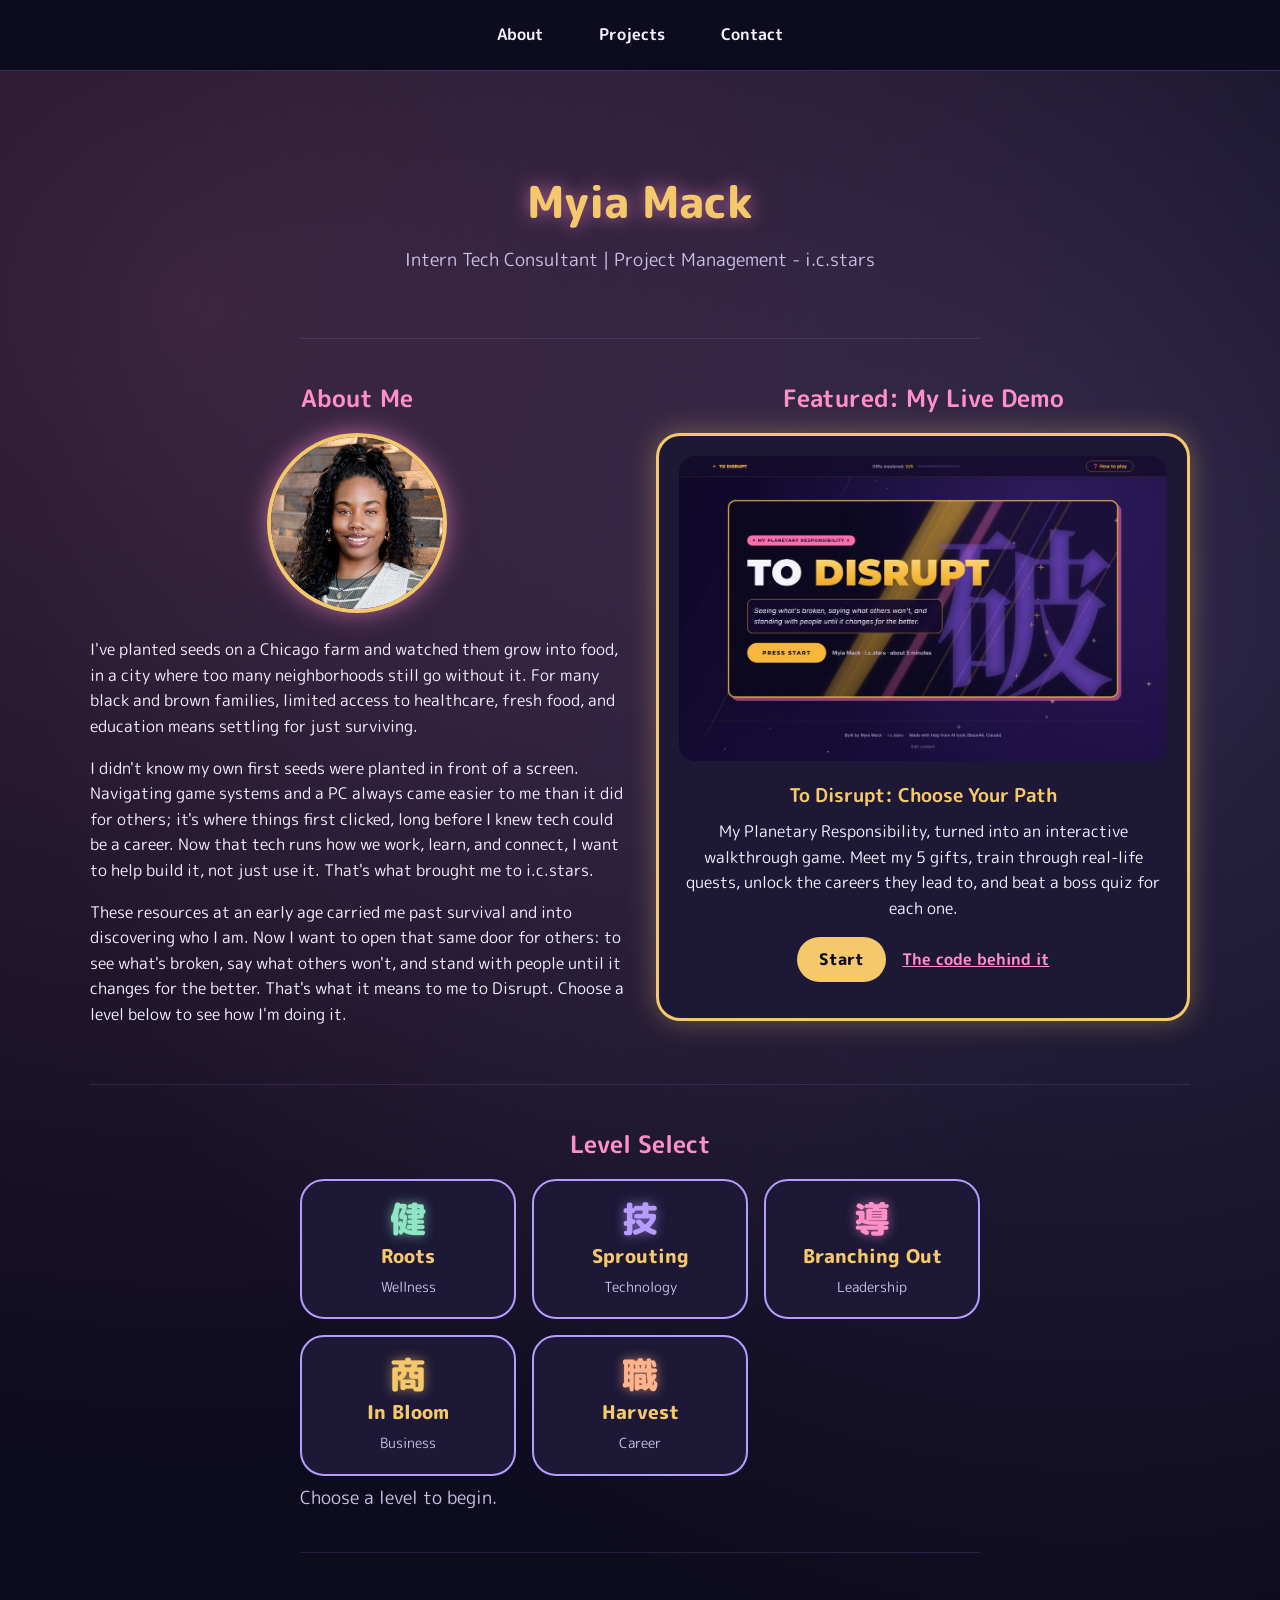
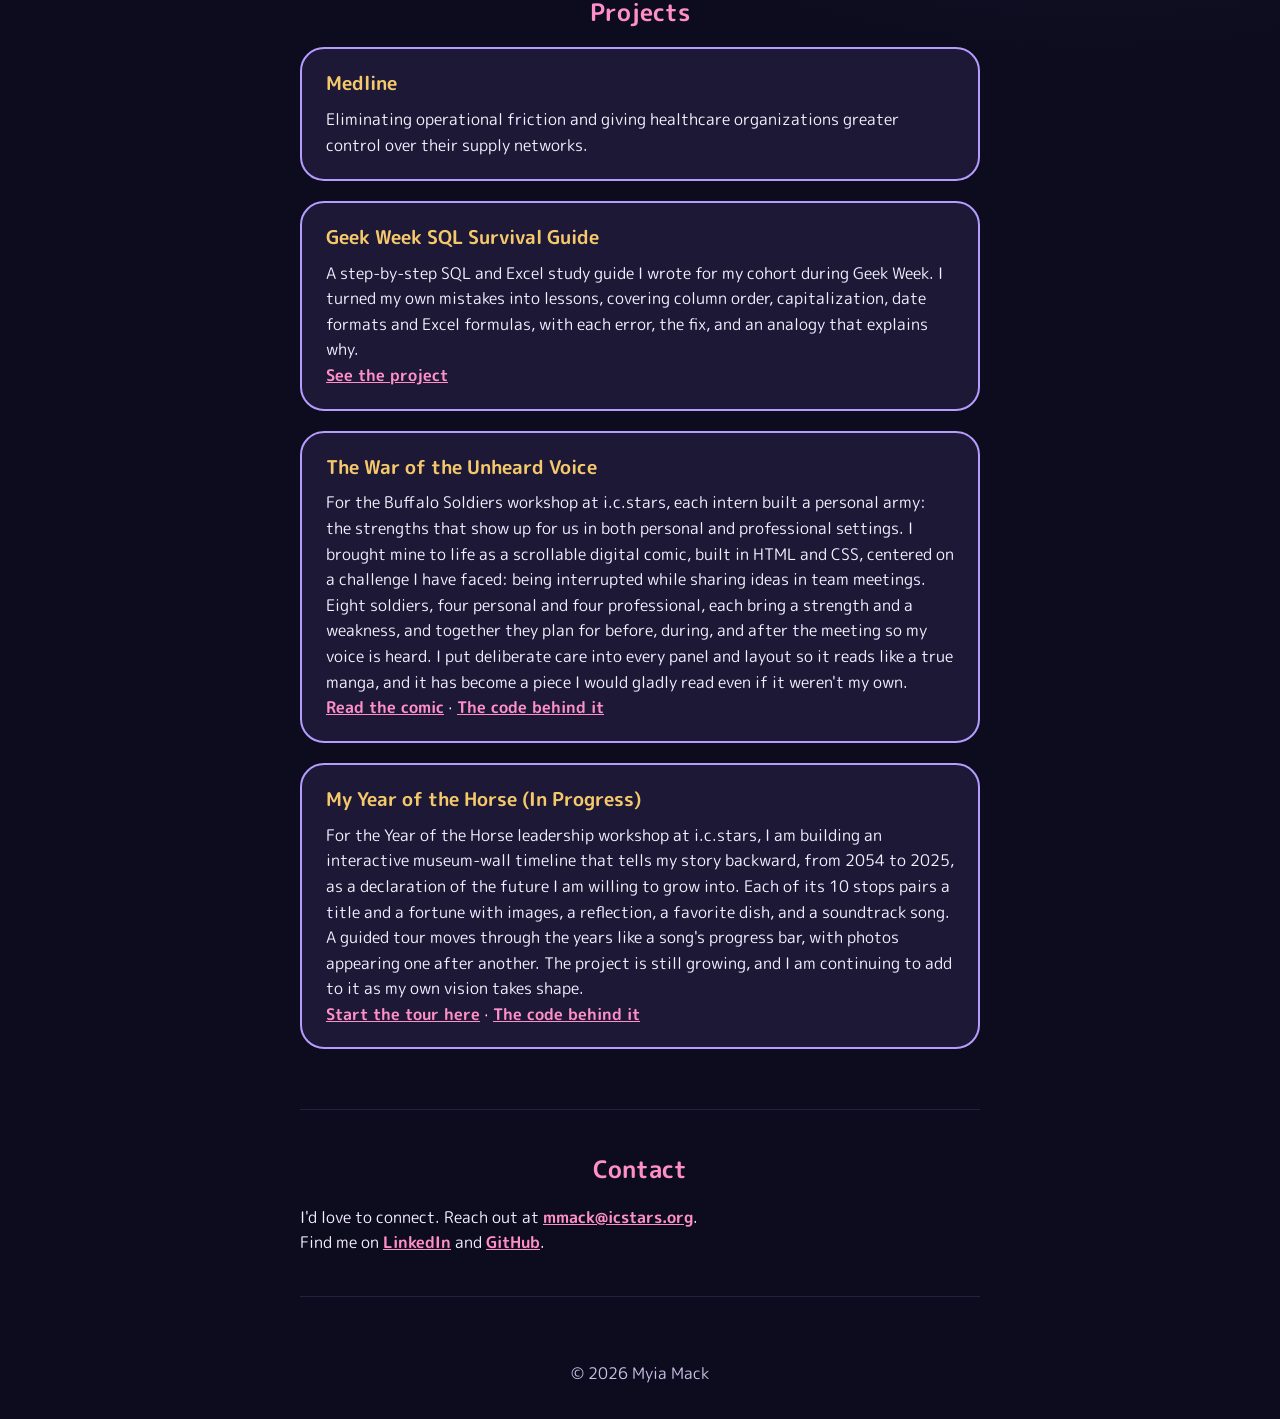
==== commit 6f23bf9e: "Add Wellness cards, contact links, and update README" ====
--- a/index.html
+++ b/index.html
@@ -107,6 +107,7 @@
 		<section id="contact">
 			<h2>Contact</h2>
 			<p>I'd love to connect. Reach out at <a href="mailto:mmack@icstars.org">mmack@icstars.org</a>.</p>
+			<p>Find me on <a href="https://www.linkedin.com/in/myia-mack">LinkedIn</a> and <a href="https://github.com/myiamack">GitHub</a>.</p>
 		</section>
 	</main>
 
